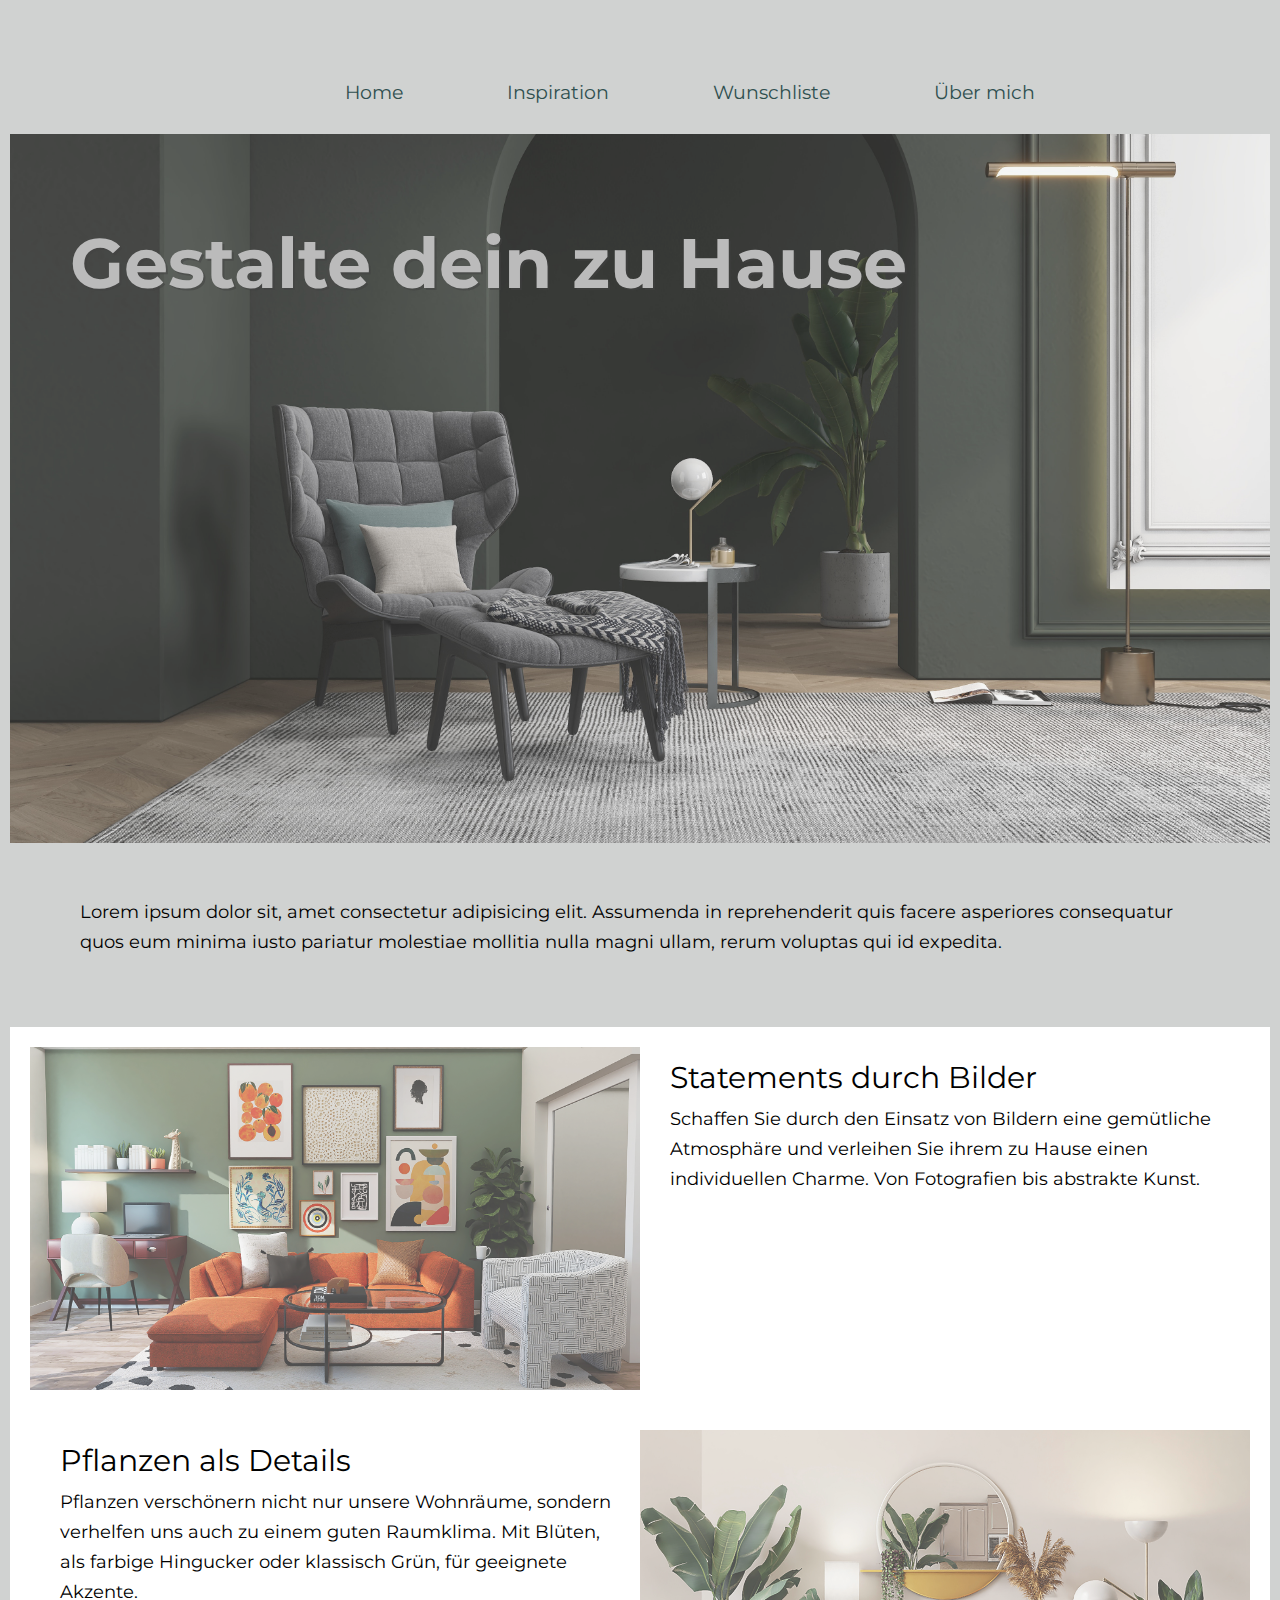
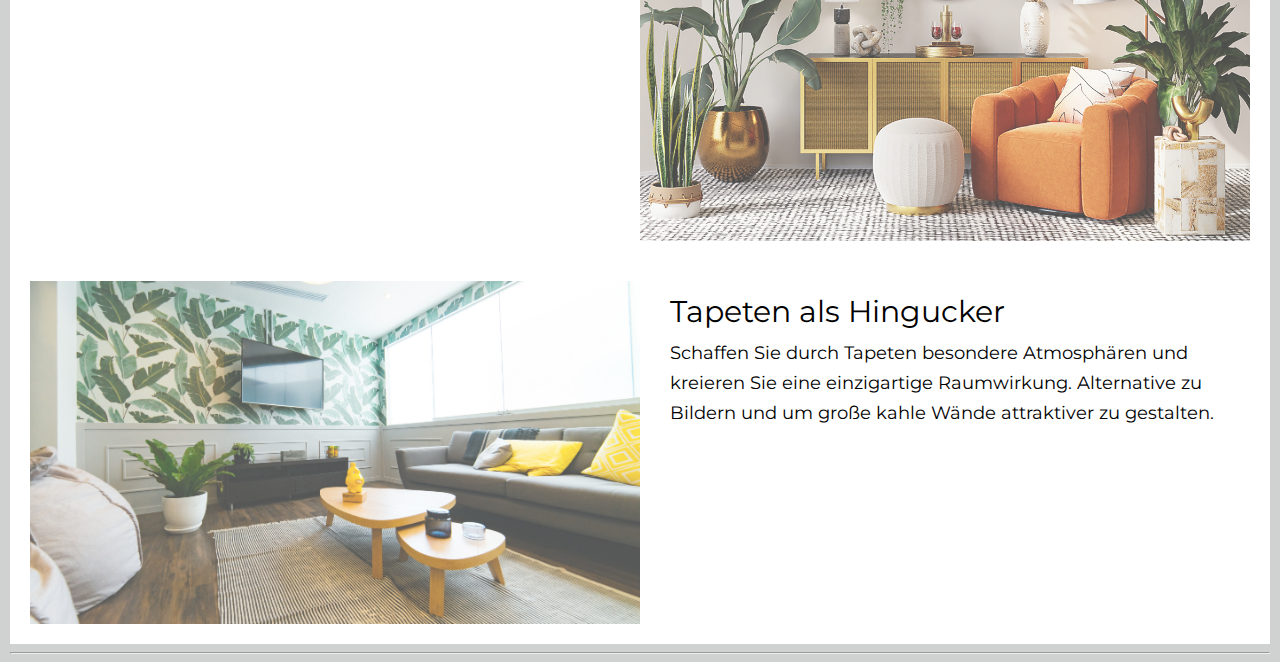
==== index.html @ 54f85a2a "Beginn Phase 2" ====
<!DOCTYPE html>
<html lang="en">

<head>
    <meta charset="UTF-8">
    <meta http-equiv="X-UA-Compatible" content="IE=edge">
    <meta name="viewport" content="width=device-width, initial-scale=1.0">
    <title>Interior Design</title>
    <link rel="preconnect" href="https://fonts.googleapis.com"> 
    <link rel="preconnect" href="https://fonts.gstatic.com" crossorigin> 
    <link href="https://fonts.googleapis.com/css2?family=Montserrat:ital,wght@0,100;0,200;0,300;0,400;1,100;1,200;1,300;1,400&display=swap" rel="stylesheet">

<style> 
body{
    font-family: 'Montserrat', sans-serif;
    background-color:#d0d2d1;
    padding-left: 2px;
    padding-right: 2px;

}

.header-image{
    width: 100%;
    opacity: 0.8;
    margin-top: 30px;

}

@keyframes SlideIn{
    from{
        transform: translateX(-800px);
    }
    to{
        transform: translateX(0);
    }
}
.headline{
    color:#bbbbbb;
    font-size: 70px;
    margin-top: 40px;
    padding-left: 20px;
    position: absolute;
    left: 50px;
    top: 180px;
    text-shadow: 1.5px 1.5px rgba(65, 65, 65, 0.5);
    animation-name: SlideIn;
    animation-duration: 1s;
    animation-timing-function: ease-in;
    animation-delay: 1s;
    animation-iteration-count: 1;
    animation-direction: normal;
    animation-fill-mode: none;

}
.body-text{
    padding-left: 70px;
    padding-right:70px;
    margin-top: 50px;
    margin-bottom: 70px;
    font-size: 18px;
    line-height: 30px;

}
.navigation{
    display: flex;
    justify-content: center;
    align-items:center;
    margin-top: 80px
}
a{
    color:darkslategray;
    text-decoration:none;
    margin-left: 100px;
    font-weight: 400;
    font-size:larger

}
a:hover{
    text-decoration:underline;
}
.image-container{
    display:flex;
    justify-content:space-between;
    padding: 20px;
    background-color: rgb(255, 255, 255);
    margin-top: 35px
}
.image-frames{
    width: 50%;
    opacity: 0.7
}
.image-frames:hover{
    opacity: 1.0
}

.text-container{
    width: 50%;
    font-size: 30px;
    padding-left: 30px;
    margin-top: 12px
}
.bodytext-container{
    font-size: large;
    margin-top: 8px;
    line-height: 30px;
}

.image-container2{
    display:flex;
    justify-content:space-between;
    padding: 20px;
    background-color: white;
}
.image-frames2{
    width: 50%;
    opacity: 0.7
}
.image-frames2:hover{
    opacity: 1.0
}

.text-container2{
    width: 50%;
    font-size: 30px;
    padding-left: 30px;
    margin-top: 12px
}
.bodytext-container2{
    font-size: large;
    margin-top: 8px;
    line-height: 30px;
    padding-right: 25px
}

.image-container3{
    display:flex;
    justify-content:space-between;
    padding: 20px;
    background-color: white;
}
.image-frames3{
    width: 50%;
    opacity: 0.7
}
.image-frames3:hover{
    opacity: 1.0
}

.text-container3{
    width: 50%;
    font-size: 30px;
    padding-left: 30px;
    margin-top: 12px
}
.bodytext-container3{
    font-size: large;
    margin-top: 8px;
    line-height: 30px;
}

</style>

</head>

<body>
    
    <div class="navigation">
        <div>
            <a href="#">Home</a>
            <a href="inspiration.html">Inspiration</a>
            <a href="#">Wunschliste</a>
            <a href="#">Über mich</a>
          </div>
        </div>
   
    <img class="header-image" src="header.jpg">
   
    
    <h1 class="headline">
        Gestalte dein zu Hause
    </h1>
    
    <p class="body-text">
        Lorem ipsum dolor sit, amet consectetur adipisicing elit. Assumenda in reprehenderit quis facere asperiores consequatur quos eum minima iusto pariatur molestiae mollitia nulla magni ullam, rerum voluptas qui id expedita. 
    </p>
    
    <div class="image-container">
        <img class="image-frames" src="image2.jpg">
        <div class="text-container">
            Statements durch Bilder
            <div class="bodytext-container">
                Schaffen Sie durch den Einsatz von Bildern eine gemütliche Atmosphäre und verleihen Sie ihrem zu Hause einen individuellen Charme. Von Fotografien bis abstrakte Kunst.
                
            </div>
        </div>

    </div>

    <div class="image-container2">
        <div class="text-container2">
            Pflanzen als Details
            <div class="bodytext-container2">
                Pflanzen verschönern nicht nur unsere Wohnräume, sondern verhelfen uns auch zu einem guten Raumklima. Mit Blüten, als farbige Hingucker oder klassisch Grün, für geeignete Akzente. 
            </div>
        </div>
        <img class="image-frames2" src="image3.jpg">

    </div>

    <div class="image-container3">
        <img class="image-frames3" src="image1.jpg">
        <div class="text-container3">
            Tapeten als Hingucker
            <div class="bodytext-container3">
                Schaffen Sie durch Tapeten besondere Atmosphären und kreieren Sie eine einzigartige Raumwirkung. Alternative zu Bildern und um große kahle Wände attraktiver zu gestalten.
            </div>
        </div>

    </div>
<hr />
        
</body>

</html>
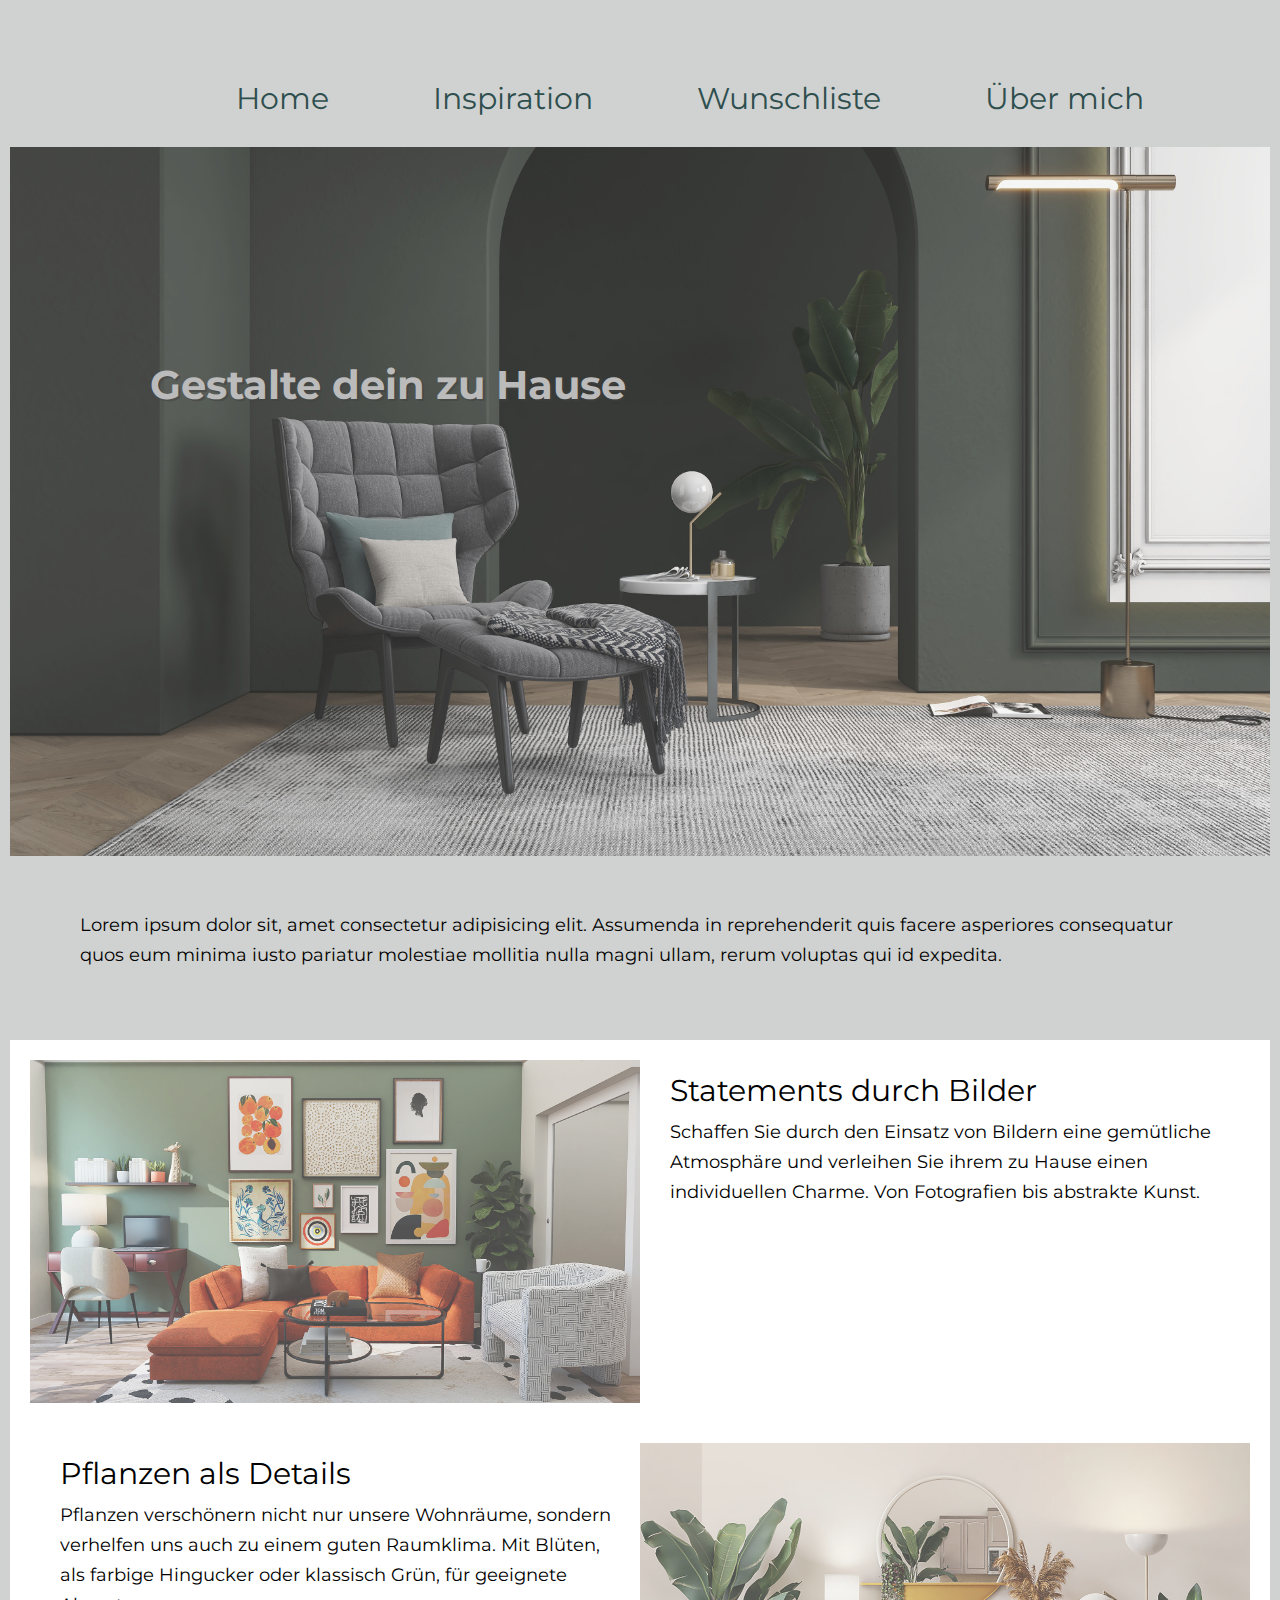
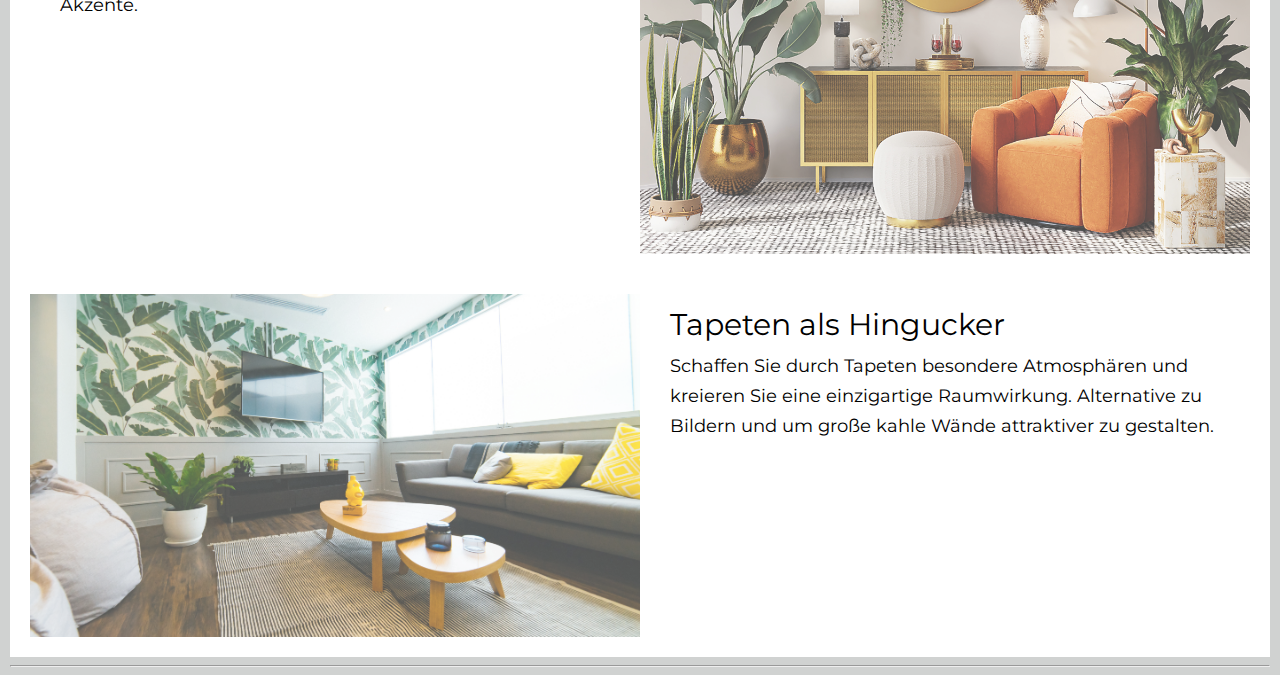
==== commit ea9a4196: "Zwischenabgabe Phase2" ====
--- a/index.html
+++ b/index.html
@@ -36,9 +36,9 @@
 }
 .headline{
     color:#bbbbbb;
-    font-size: 70px;
-    margin-top: 40px;
-    padding-left: 20px;
+    font-size: 40px;
+    margin-top: 180px;
+    padding-left: 100px;
     position: absolute;
     left: 50px;
     top: 180px;
@@ -72,7 +72,7 @@
     text-decoration:none;
     margin-left: 100px;
     font-weight: 400;
-    font-size:larger
+    font-size: 30px;
 
 }
 a:hover{
@@ -166,9 +166,9 @@
     
     <div class="navigation">
         <div>
-            <a href="#">Home</a>
+            <a href="index.html">Home</a>
             <a href="inspiration.html">Inspiration</a>
-            <a href="#">Wunschliste</a>
+            <a href="wunschliste.html">Wunschliste</a>
             <a href="#">Über mich</a>
           </div>
         </div>
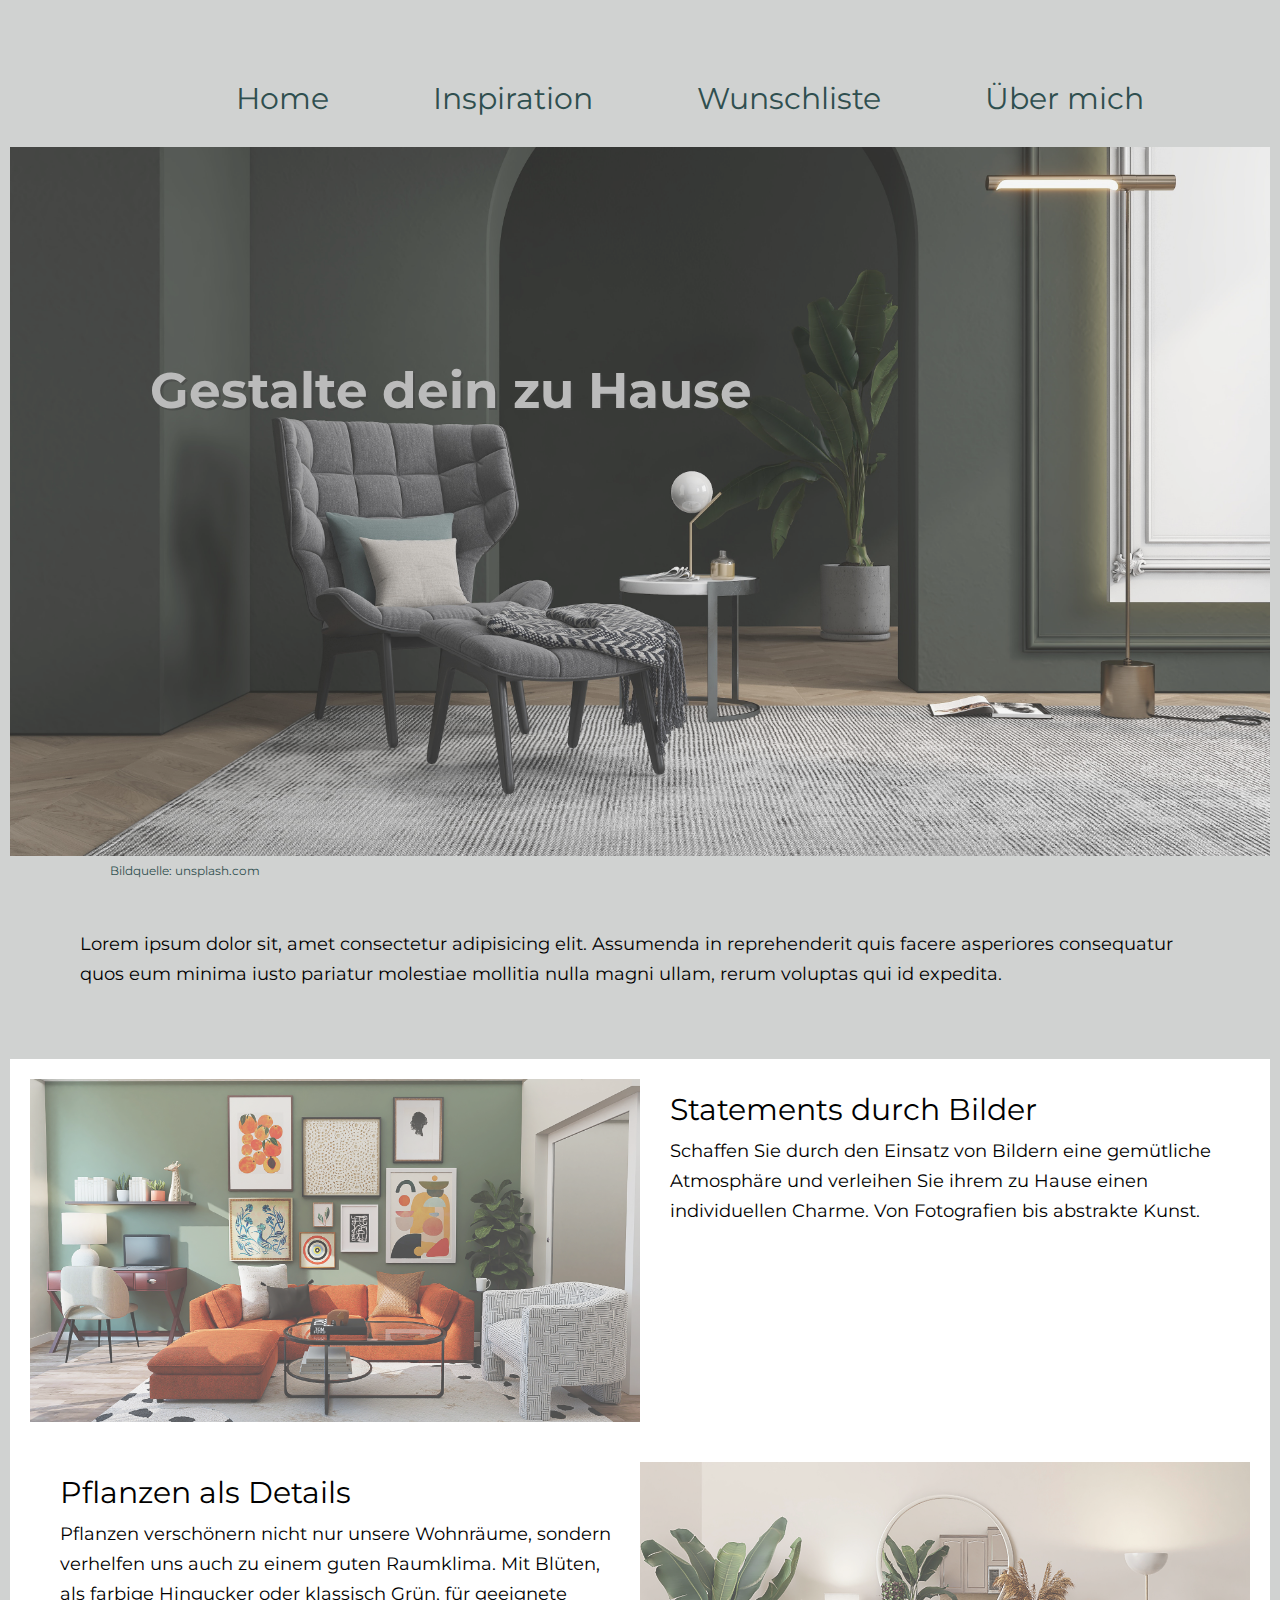
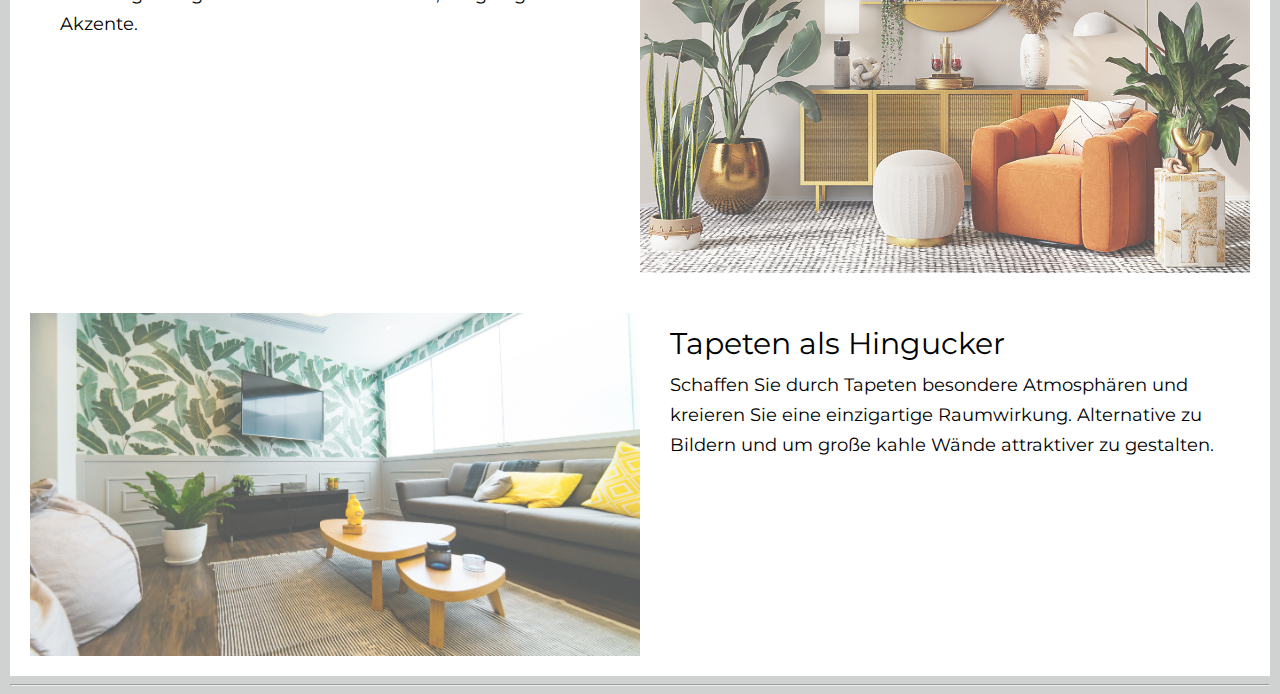
==== commit 3f678400: "Probe" ====
--- a/index.html
+++ b/index.html
@@ -10,157 +10,9 @@
     <link rel="preconnect" href="https://fonts.gstatic.com" crossorigin> 
     <link href="https://fonts.googleapis.com/css2?family=Montserrat:ital,wght@0,100;0,200;0,300;0,400;1,100;1,200;1,300;1,400&display=swap" rel="stylesheet">
 
-<style> 
-body{
-    font-family: 'Montserrat', sans-serif;
-    background-color:#d0d2d1;
-    padding-left: 2px;
-    padding-right: 2px;
+<link href="style.css" rel="stylesheet">
 
-}
-
-.header-image{
-    width: 100%;
-    opacity: 0.8;
-    margin-top: 30px;
-
-}
-
-@keyframes SlideIn{
-    from{
-        transform: translateX(-800px);
-    }
-    to{
-        transform: translateX(0);
-    }
-}
-.headline{
-    color:#bbbbbb;
-    font-size: 40px;
-    margin-top: 180px;
-    padding-left: 100px;
-    position: absolute;
-    left: 50px;
-    top: 180px;
-    text-shadow: 1.5px 1.5px rgba(65, 65, 65, 0.5);
-    animation-name: SlideIn;
-    animation-duration: 1s;
-    animation-timing-function: ease-in;
-    animation-delay: 1s;
-    animation-iteration-count: 1;
-    animation-direction: normal;
-    animation-fill-mode: none;
-
-}
-.body-text{
-    padding-left: 70px;
-    padding-right:70px;
-    margin-top: 50px;
-    margin-bottom: 70px;
-    font-size: 18px;
-    line-height: 30px;
-
-}
-.navigation{
-    display: flex;
-    justify-content: center;
-    align-items:center;
-    margin-top: 80px
-}
-a{
-    color:darkslategray;
-    text-decoration:none;
-    margin-left: 100px;
-    font-weight: 400;
-    font-size: 30px;
-
-}
-a:hover{
-    text-decoration:underline;
-}
-.image-container{
-    display:flex;
-    justify-content:space-between;
-    padding: 20px;
-    background-color: rgb(255, 255, 255);
-    margin-top: 35px
-}
-.image-frames{
-    width: 50%;
-    opacity: 0.7
-}
-.image-frames:hover{
-    opacity: 1.0
-}
-
-.text-container{
-    width: 50%;
-    font-size: 30px;
-    padding-left: 30px;
-    margin-top: 12px
-}
-.bodytext-container{
-    font-size: large;
-    margin-top: 8px;
-    line-height: 30px;
-}
-
-.image-container2{
-    display:flex;
-    justify-content:space-between;
-    padding: 20px;
-    background-color: white;
-}
-.image-frames2{
-    width: 50%;
-    opacity: 0.7
-}
-.image-frames2:hover{
-    opacity: 1.0
-}
-
-.text-container2{
-    width: 50%;
-    font-size: 30px;
-    padding-left: 30px;
-    margin-top: 12px
-}
-.bodytext-container2{
-    font-size: large;
-    margin-top: 8px;
-    line-height: 30px;
-    padding-right: 25px
-}
-
-.image-container3{
-    display:flex;
-    justify-content:space-between;
-    padding: 20px;
-    background-color: white;
-}
-.image-frames3{
-    width: 50%;
-    opacity: 0.7
-}
-.image-frames3:hover{
-    opacity: 1.0
-}
-
-.text-container3{
-    width: 50%;
-    font-size: 30px;
-    padding-left: 30px;
-    margin-top: 12px
-}
-.bodytext-container3{
-    font-size: large;
-    margin-top: 8px;
-    line-height: 30px;
-}
-
-</style>
-
-</head>
+ </head>
 
 <body>
     
@@ -173,7 +25,8 @@
           </div>
         </div>
    
-    <img class="header-image" src="header.jpg">
+    <img class="header-image" src="../Images/header.jpg">
+    <a class="subtitle" href="https://unsplash.com/de/fotos/NxAwryAbtIw">Bildquelle: unsplash.com</a>
    
     
     <h1 class="headline">
@@ -185,17 +38,16 @@
     </p>
     
     <div class="image-container">
-        <img class="image-frames" src="image2.jpg">
+        <img class="image-frames" src="../Images/image2.jpg">
         <div class="text-container">
             Statements durch Bilder
             <div class="bodytext-container">
-                Schaffen Sie durch den Einsatz von Bildern eine gemütliche Atmosphäre und verleihen Sie ihrem zu Hause einen individuellen Charme. Von Fotografien bis abstrakte Kunst.
-                
+                Schaffen Sie durch den Einsatz von Bildern eine gemütliche Atmosphäre und verleihen Sie ihrem zu Hause einen individuellen Charme. Von Fotografien bis abstrakte Kunst. <br>
             </div>
         </div>
-
+        
     </div>
-
+    
     <div class="image-container2">
         <div class="text-container2">
             Pflanzen als Details
@@ -203,12 +55,12 @@
                 Pflanzen verschönern nicht nur unsere Wohnräume, sondern verhelfen uns auch zu einem guten Raumklima. Mit Blüten, als farbige Hingucker oder klassisch Grün, für geeignete Akzente. 
             </div>
         </div>
-        <img class="image-frames2" src="image3.jpg">
+        <img class="image-frames2" src="../Images/image3.jpg">
 
     </div>
 
     <div class="image-container3">
-        <img class="image-frames3" src="image1.jpg">
+        <img class="image-frames3" src="../Images/image1.jpg">
         <div class="text-container3">
             Tapeten als Hingucker
             <div class="bodytext-container3">
--- a/style.css
+++ b/style.css
@@ -0,0 +1,160 @@
+body{
+    font-family: 'Montserrat', sans-serif;
+    background-color:#d0d2d1;
+    padding-left: 2px;
+    padding-right: 2px;
+    @media screen and (max-width:500px){
+        width: 90%;
+    } 
+        
+    
+}
+
+.header-image{
+    width: 100%;
+    opacity: 0.8;
+    margin-top: 30px;
+}
+
+@keyframes SlideIn{
+    from{
+        transform: translateX(-800px);
+    }
+    to{
+        transform: translateX(0);
+    }
+}
+.headline{
+    color:#bbbbbb;
+    font-size: 50px;
+    margin-top: 180px;
+    padding-left: 100px;
+    position: absolute;
+    left: 50px;
+    top: 180px;
+    text-shadow: 1.5px 1.5px rgba(65, 65, 65, 0.5);
+    animation-name: SlideIn;
+    animation-duration: 1s;
+    animation-timing-function: ease-in;
+    animation-delay: 1s;
+    animation-iteration-count: 1;
+    animation-direction: normal;
+    animation-fill-mode: none;
+
+}
+.body-text{
+    padding-left: 70px;
+    padding-right:70px;
+    margin-top: 50px;
+    margin-bottom: 70px;
+    font-size: 18px;
+    line-height: 30px;
+
+}
+.navigation{
+    display: flex;
+    justify-content: center;
+    align-items:center;
+    margin-top: 80px
+}
+a{
+    color:darkslategray;
+    text-decoration:none;
+    margin-left: 100px;
+    font-weight: 400;
+    font-size: 30px;
+
+}
+a:hover{
+    text-decoration:underline;
+}
+
+.subtitle{
+    font-size: 12px;
+}
+
+.image-container{
+    display:flex;
+    justify-content:space-between;
+    padding: 20px;
+    background-color: rgb(255, 255, 255);
+    margin-top: 35px
+}
+.image-frames{
+    width: 50%;
+    opacity: 0.7
+}
+.image-frames:hover{
+    opacity: 1.0
+}
+
+.text-container{
+    width: 50%;
+    font-size: 30px;
+    padding-left: 30px;
+    margin-top: 12px
+}
+.bodytext-container{
+    font-size: large;
+    margin-top: 8px;
+    line-height: 30px;
+}
+
+.subtitle2{
+    font-size: 15px;
+    padding-left: 30px;
+}
+
+.image-container2{
+    display:flex;
+    justify-content:space-between;
+    padding: 20px;
+    background-color: white;
+}
+.image-frames2{
+    width: 50%;
+    opacity: 0.7
+}
+.image-frames2:hover{
+    opacity: 1.0
+}
+
+.text-container2{
+    width: 50%;
+    font-size: 30px;
+    padding-left: 30px;
+    margin-top: 12px
+}
+.bodytext-container2{
+    font-size: large;
+    margin-top: 8px;
+    line-height: 30px;
+    padding-right: 25px
+}
+
+.image-container3{
+    display:flex;
+    justify-content:space-between;
+    padding: 20px;
+    background-color: white;
+}
+.image-frames3{
+    width: 50%;
+    opacity: 0.7
+}
+.image-frames3:hover{
+    opacity: 1.0
+}
+
+.text-container3{
+    width: 50%;
+    font-size: 30px;
+    padding-left: 30px;
+    margin-top: 12px
+}
+.bodytext-container3{
+    font-size: large;
+    margin-top: 8px;
+    line-height: 30px;
+}
+
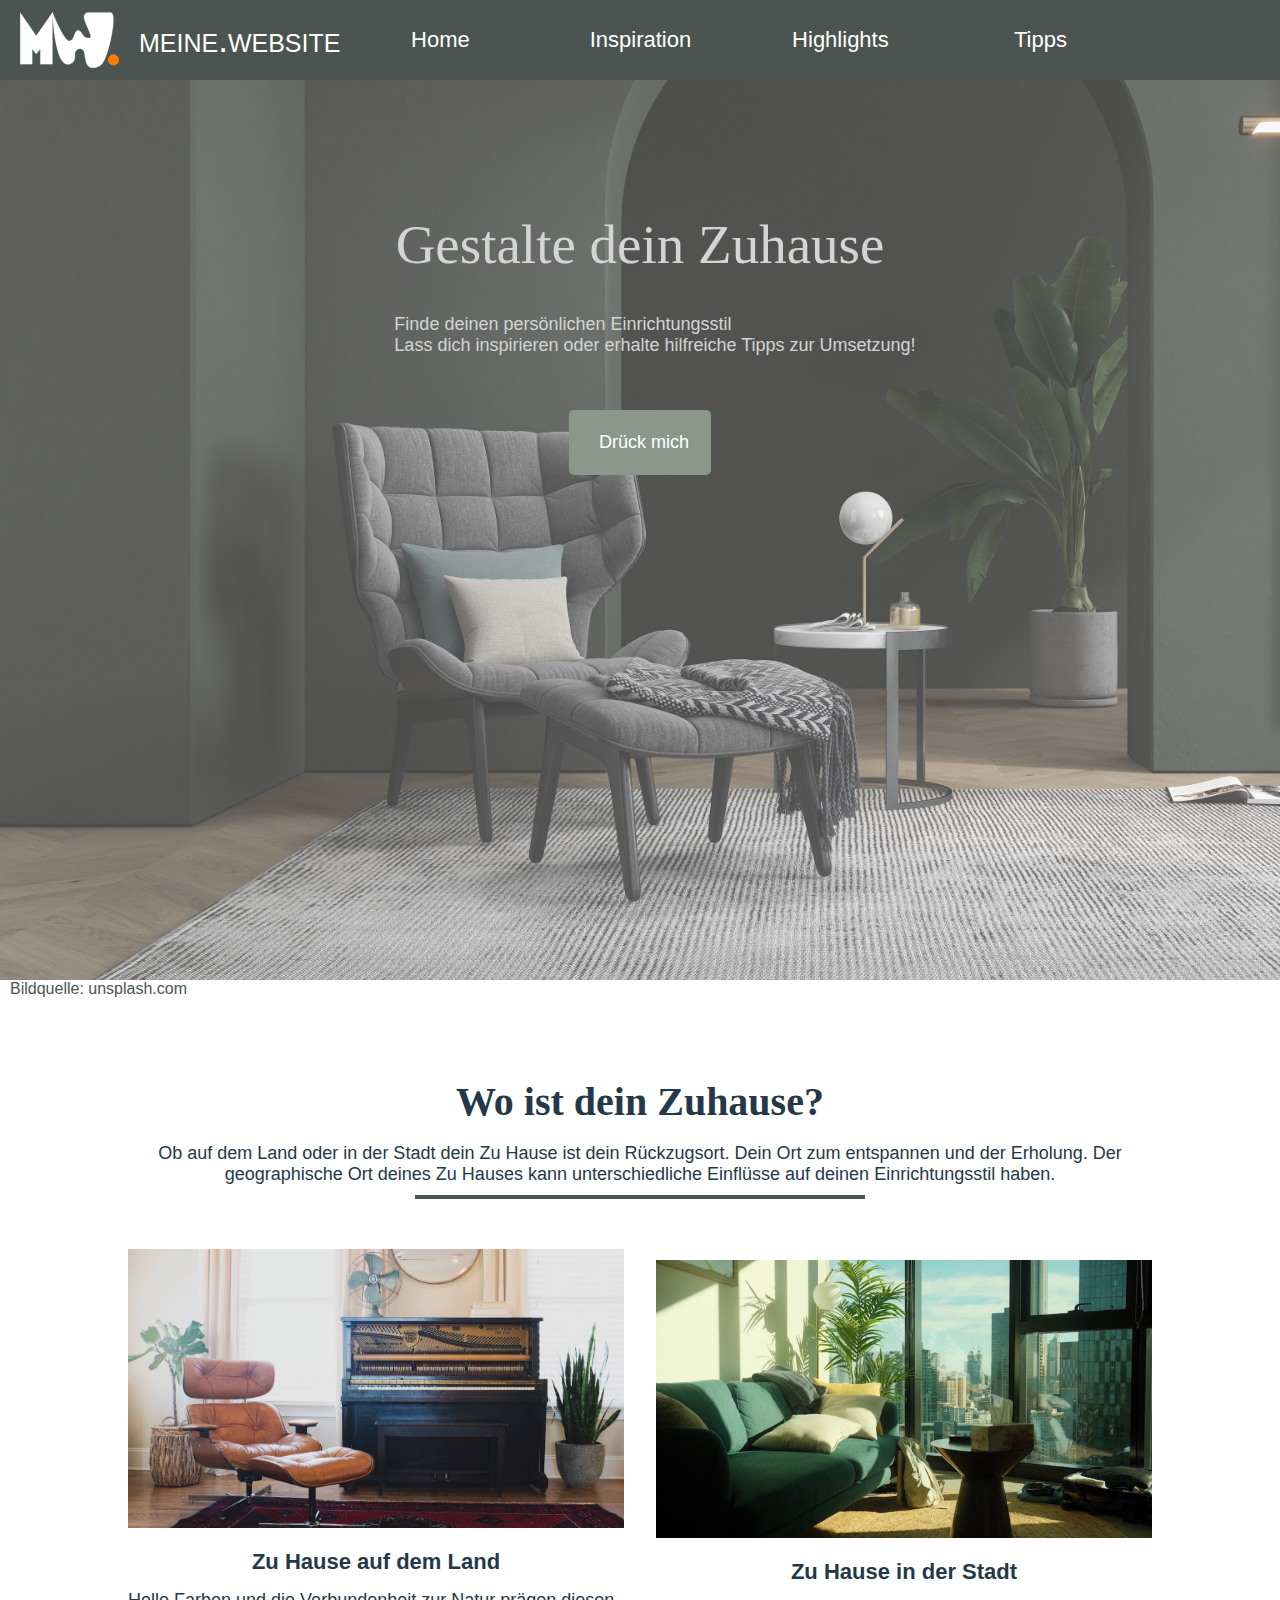
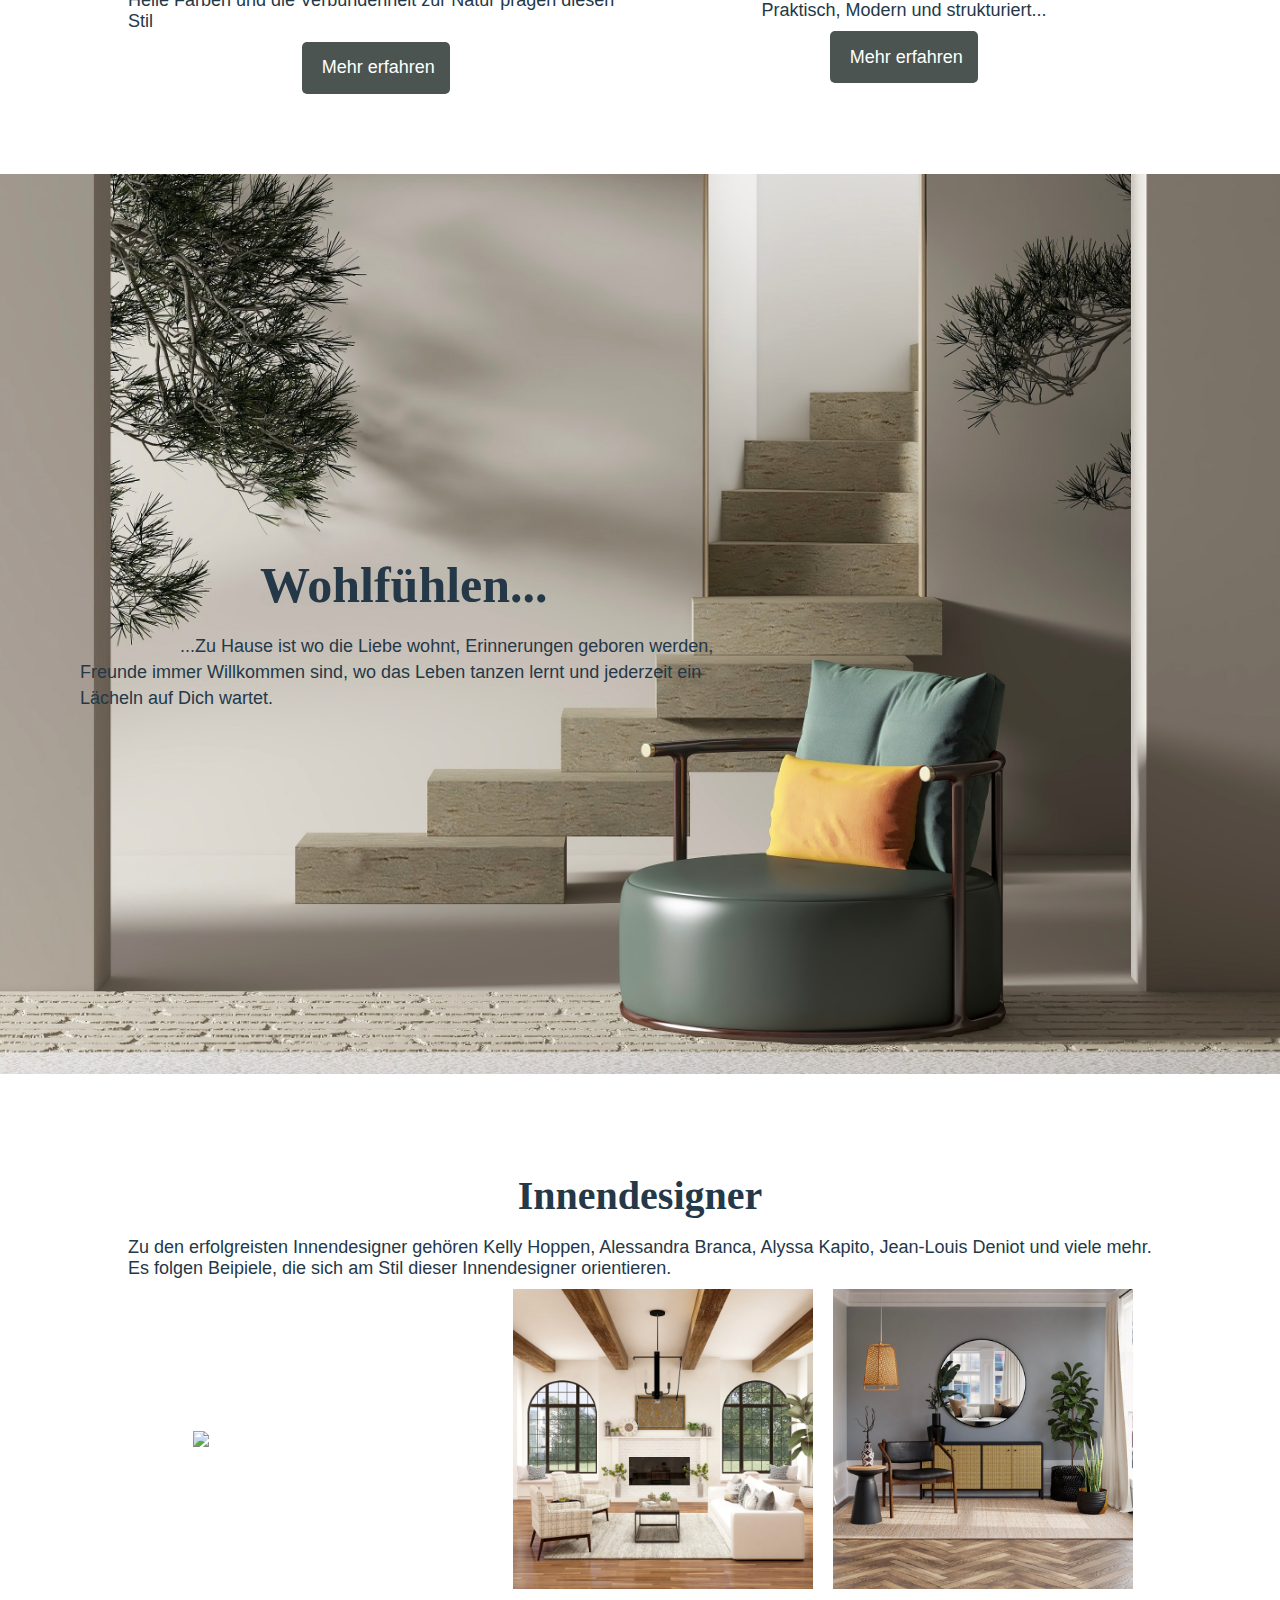
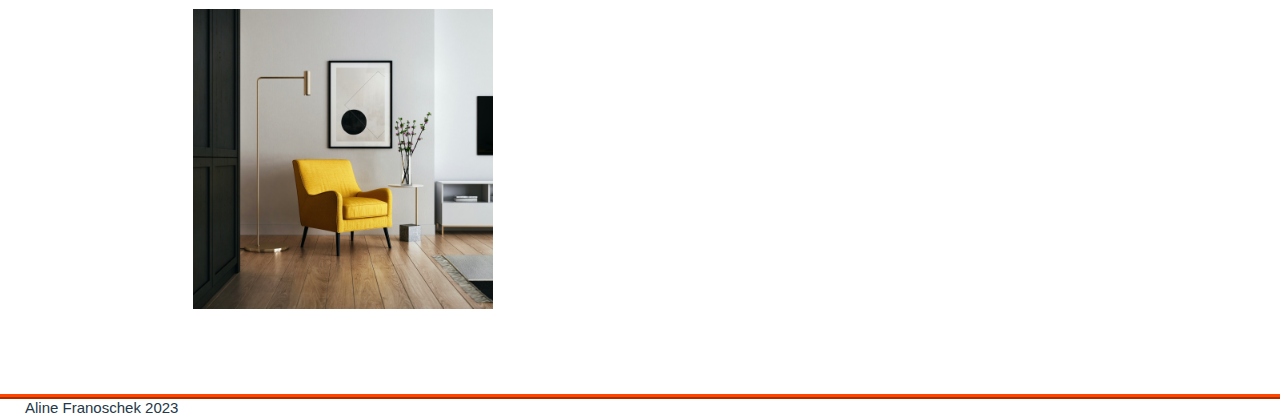
==== commit 0c58a112: "Zwischenstand" ====
--- a/index.html
+++ b/index.html
@@ -1,76 +1,121 @@
 <!DOCTYPE html>
 <html lang="en">
-
 <head>
     <meta charset="UTF-8">
     <meta http-equiv="X-UA-Compatible" content="IE=edge">
     <meta name="viewport" content="width=device-width, initial-scale=1.0">
-    <title>Interior Design</title>
-    <link rel="preconnect" href="https://fonts.googleapis.com"> 
-    <link rel="preconnect" href="https://fonts.gstatic.com" crossorigin> 
-    <link href="https://fonts.googleapis.com/css2?family=Montserrat:ital,wght@0,100;0,200;0,300;0,400;1,100;1,200;1,300;1,400&display=swap" rel="stylesheet">
-
-<link href="style.css" rel="stylesheet">
-
- </head>
-
+    <title>AlinesWebsite</title>
+    <link rel="stylesheet" href="home.css">
+    <script type="text/javascript" src="script.js" defer></script>
+</head>
 <body>
-    
-    <div class="navigation">
-        <div>
-            <a href="index.html">Home</a>
-            <a href="inspiration.html">Inspiration</a>
-            <a href="wunschliste.html">Wunschliste</a>
-            <a href="#">Über mich</a>
-          </div>
+<!--Hier beginnt das Menü-->
+    <nav>
+            <svg id="logo" width="534" height="302" viewBox="0 0 534 302" fill="none" xmlns="http://www.w3.org/2000/svg">
+            <path d="M1 281.435V2L87.536 127.642L175.072 2C175.072 2 237.098 155.794 266.61 155.794C296.123 155.794 291.121 92.7121 316.131 99.4895C341.141 106.267 335.639 144.846 373.655 140.154C411.671 135.462 294.122 2 373.655 2H489.203C530.72 2 475.197 252.24 441.183 281.435C407.169 310.63 371.532 304.217 360.65 281.435C344.212 247.024 357.106 188.063 316.131 199.586C275.156 211.109 321.44 266.967 266.61 281.435C184.82 303.017 175.072 2 175.072 2V281.435H109.545V199.586L87.536 226.174L66.027 199.586V281.435H1Z" fill="url(#paint0_linear_111_13)"/>
+            <path d="M175.072 2L87.536 127.642L1 2V281.435H66.027V199.586L87.536 226.174L109.545 199.586V281.435H175.072V2ZM175.072 2C175.072 2 184.82 303.017 266.61 281.435C321.44 266.967 275.156 211.109 316.131 199.586C357.106 188.063 344.212 247.024 360.65 281.435C371.532 304.217 407.169 310.63 441.183 281.435C475.197 252.24 530.72 2 489.203 2C447.686 2 453.188 2 373.655 2C294.122 2 411.671 135.462 373.655 140.154C335.639 144.846 341.141 106.267 316.131 99.4895C291.121 92.7121 296.123 155.794 266.61 155.794C237.098 155.794 175.072 2 175.072 2Z" stroke="white"/>
+            <circle cx="504" cy="258" r="30" fill="#FF7A00"/>
+            <defs>
+            <linearGradient id="paint0_linear_111_13" x1="252.5" y1="2" x2="252.5" y2="301" gradientUnits="userSpaceOnUse">
+            <stop stop-color="white"/>
+            <stop offset="1" stop-color="white"/>
+            </linearGradient>
+            </defs>
+            </svg>
+            <a id="name" href="#">meine.website</a>
+            <input type="checkbox" id="toggle-button">
+            <label for="toggle-button" class="toggle-button">
+                <span class="bar"></span>
+                <span class="bar"></span>
+                <span class="bar"></span>
+            </label>
+            <ul>
+                <li><a href="index.html">Home</a></li>
+                <li><a href="inspiration.html">Inspiration</a></li>
+                <li><a href="highlights.html">Highlights</a></li>
+                <li><a href="tipps.html">Tipps</a></li>
+            </ul>
+        </nav>
+<!--Header Startseite-->
+        <header>
+            <div id="container">
+                <div id="header-container">
+                    <h1>Gestalte dein Zuhause</h1>
+                    <p>
+                        Finde deinen persönlichen Einrichtungsstil <br> Lass dich inspirieren oder erhalte hilfreiche Tipps zur Umsetzung! 
+                    </p>
+                    <button id="color_mode_button">Drück mich</button>
+                </div>
+            </div>
+        </header>
+        <a href="https://unsplash.com/de/fotos/NxAwryAbtIw"><p>Bildquelle: unsplash.com</p></a>
+<!--Beginn Body Bereich-->
+       <section id="stil">
+        <div id="title">
+            <h2>Wo ist dein Zuhause?</h2>
+            <p1>Ob auf dem Land oder in der Stadt dein Zu Hause ist dein Rückzugsort. Dein Ort zum entspannen und der Erholung. Der geographische Ort deines Zu Hauses kann unterschiedliche Einflüsse auf deinen Einrichtungsstil haben.</p1>
+            <div id="line"></div>
         </div>
-   
-    <img class="header-image" src="../Images/header.jpg">
-    <a class="subtitle" href="https://unsplash.com/de/fotos/NxAwryAbtIw">Bildquelle: unsplash.com</a>
-   
-    
-    <h1 class="headline">
-        Gestalte dein zu Hause
-    </h1>
-    
-    <p class="body-text">
-        Lorem ipsum dolor sit, amet consectetur adipisicing elit. Assumenda in reprehenderit quis facere asperiores consequatur quos eum minima iusto pariatur molestiae mollitia nulla magni ullam, rerum voluptas qui id expedita. 
-    </p>
-    
-    <div class="image-container">
-        <img class="image-frames" src="../Images/image2.jpg">
-        <div class="text-container">
-            Statements durch Bilder
-            <div class="bodytext-container">
-                Schaffen Sie durch den Einsatz von Bildern eine gemütliche Atmosphäre und verleihen Sie ihrem zu Hause einen individuellen Charme. Von Fotografien bis abstrakte Kunst. <br>
+        <div id="row">
+            <div class="box">
+                <picture>
+                    <source
+                        media="(min-width:480px)"
+                        srcset="
+                                ./Images/image-country-large.jpg 1024w,
+                                ./Images/image-country-medium.jpg 768w,
+                                ./Images/image-country-small.jpg 480w"
+                    />
+                <img class="image-frames" src="./Images/image-country.jpg">
+            </picture>
+                <h4>Zu Hause auf dem Land</h4>
+                <p1>Helle Farben und die Verbundenheit zur Natur prägen diesen Stil</p1>
+                <button>Mehr erfahren</button>
+            </div>
+            <div class="box">
+                <picture>
+                    <source
+                        media="(min-width:480px)"
+                        srcset="
+                                ./Images/image-city-large.jpg 1024w,
+                                ./Images/image-city-medium.jpg 768w,
+                                ./Images/image-city-small.jpg 480w"
+                    />
+                <img class="image-frames" src="./Images/image-city.jpg">
+                </picture>
+                <h4>Zu Hause in der Stadt</h4>
+                <p1>Praktisch, Modern und strukturiert...</p1>
+                <button>Mehr erfahren</button>
             </div>
         </div>
-        
-    </div>
+       </section>
     
-    <div class="image-container2">
-        <div class="text-container2">
-            Pflanzen als Details
-            <div class="bodytext-container2">
-                Pflanzen verschönern nicht nur unsere Wohnräume, sondern verhelfen uns auch zu einem guten Raumklima. Mit Blüten, als farbige Hingucker oder klassisch Grün, für geeignete Akzente. 
+       <section id="banner">
+            <div id="banner-content">
+            <h2>Wohlfühlen...</h2>
+            <p1>...Zu Hause ist wo die Liebe wohnt, Erinnerungen geboren werden, Freunde immer Willkommen sind, wo das Leben tanzen lernt und jederzeit ein Lächeln auf Dich wartet. </p1>
             </div>
-        </div>
-        <img class="image-frames2" src="../Images/image3.jpg">
-
-    </div>
-
-    <div class="image-container3">
-        <img class="image-frames3" src="../Images/image1.jpg">
-        <div class="text-container3">
-            Tapeten als Hingucker
-            <div class="bodytext-container3">
-                Schaffen Sie durch Tapeten besondere Atmosphären und kreieren Sie eine einzigartige Raumwirkung. Alternative zu Bildern und um große kahle Wände attraktiver zu gestalten.
-            </div>
-        </div>
-
-    </div>
-<hr />
-        
+       </section>
+    
+       <section class="designer">
+            <dic class="row">
+                <div class="box">
+                    <h2>Innendesigner</h2>
+                    <p1>Zu den erfolgreisten Innendesigner gehören Kelly Hoppen, Alessandra Branca, Alyssa Kapito, Jean-Louis Deniot und viele mehr. Es folgen Beipiele, die sich am Stil dieser Innendesigner orientieren.</p1>
+                </div> 
+                        <div class="boxes">
+                            <div class="image-boxes">
+                                <img src="./Images/image-box1.jpg">
+                                <img src="./Images/image-box2.jpg">
+                                <img src="./Images/image-box3.jpg">
+                                <img src="./Images/image-box4.jpg">
+                            </div>
+                        </div>
+            </dic>
+       </section>
+<!--Footer-->
+<footer class="footer">
+    Aline Franoschek 2023
+</footer>
 </body>
-
 </html>--- a/home.css
+++ b/home.css
@@ -0,0 +1,373 @@
+:root{
+    --background-color: #4b5450;
+    --darker-background-color: #243848;
+    --accent-color: #8a988c;
+    --text-color: #ffffff;
+}
+.color_mode{
+    --background-color:#4b4b4b;
+    --darker-background-color:#373737;
+    --accent-color:#f06e0a;
+    --text-color:#ffffff;
+}
+*{
+    margin: 0;
+    padding: 0;
+    font-size: 22px;
+    font-family: 'Segoe UI', Tahoma, Geneva, Verdana, sans-serif;
+    color: var(--text-color);
+}
+
+h2{
+    font-family: Georgia, 'Times New Roman', Times, serif;
+    font-size: 40px;
+    color: var(--darker-background-color);
+    margin: 18px;
+}
+h4{
+    font-size: 22px;
+    color: var(--darker-background-color);
+    margin: 15px;
+}
+p{
+    font-size: 16px;
+    color: #4b5450;
+    padding-left: 10px;
+}
+p1{
+    font-size: 18px;
+    color: var(--darker-background-color);
+}
+html{
+    height: 100%;
+}
+body{
+    height: 100%;
+}
+nav{
+    height: 80px;
+    background: var(--background-color);
+    display: flex;
+    align-items: center;
+}
+nav #logo{
+    margin-left: 20px;
+    width: 4.5rem;  
+}
+nav #name{
+    margin-left: 20px;
+    font-family: Arial, Helvetica, sans-serif;
+    font-size: 35px;
+    font-variant:small-caps;
+    text-decoration: none;
+}
+nav ul{
+    height: 100%;
+    display: flex;
+    flex-direction: row;
+    justify-content: flex-end;
+    align-items: center;
+    list-style: none;
+}
+nav li{
+    height: 100%;
+    width: 200px;
+    text-align: center;
+}
+nav li:hover{
+    background: var(--accent-color);
+}
+nav ul a{
+    height: 100%;
+    width: 100%;
+    display: flex;
+    align-items: center;
+    justify-content:center;
+    text-decoration: none;
+}
+nav input[type="checkbox"]{
+    display: none;
+}
+
+.toggle-button{
+    width: 30px;
+    height: 23px;
+    position: absolute;
+    top: 25px;
+    right: 25px;
+    display: none;
+    flex-direction: column;
+    justify-content: space-between;
+}
+.bar{
+    height: 4px;
+    width: 100%;
+    background: var(--text-color);
+    border-radius: 100px;
+}
+header{
+    width: 100%;
+    height: 100vh;
+    background-image: linear-gradient(rgba(232, 232, 232, 0.3),rgba(228, 228, 228, 0.3)), url(./Images/header.jpg);
+    background-repeat: no-repeat;
+    background-size: cover;
+
+}
+header #container{
+    height: 80%;
+}
+#header-container{
+    display: flex;
+    flex-direction: column;
+    align-items: center;
+    gap: 2rem;
+}
+#header-container h1{
+    font-family: Georgia, 'Times New Roman', Times, serif;
+    font-size: 55px;
+    font-weight: 400;
+    line-height: 30px;
+    margin-top: 150px;
+    width: 100%;
+    text-align: center;
+    color: #d4d4d4;
+    animation-name: SlideIn;
+    animation-duration: 2s;
+    animation-timing-function: ease-in-out;
+    animation-delay: 1s;
+    animation-iteration-count: 1;
+    animation-direction: normal;
+    animation-fill-mode: none;
+}
+@keyframes SlideIn{
+    from{
+        transform: translateX(-800px);
+    }
+    to{
+        transform: translateX(0);
+    }
+}
+#header-container p{
+    text-align: left;
+    font-size: 18px;
+    margin-top: 10px;
+    padding-left: 30px;
+    color: #d4d4d4;
+    animation-name: SlideIn;
+    animation-duration: 2s;
+    animation-timing-function:ease-in;
+    animation-delay: 1s;
+    animation-iteration-count: 1;
+    animation-direction: normal;
+    animation-fill-mode: none;
+}
+#header-container button{
+    padding: 1rem 1rem;
+    padding-left: 30px;
+    margin-top: 10px;
+    outline: none;
+    border: none;
+    border-radius: 5px;
+    background-color: var(--accent-color);
+    color: var(--text-color);
+    font-size: 18px;
+    cursor: pointer;
+    transition: 0.3s;
+    animation-name: SlideIn;
+    animation-duration: 2s;
+    animation-timing-function:ease-in;
+    animation-delay: 1s;
+    animation-iteration-count: 1;
+    animation-direction: normal;
+    animation-fill-mode: none;
+}
+#header-container button:hover{
+    background-color: var(--background-color);
+}
+section{
+    width: 80%;
+    margin: 80px auto;
+}
+#title{
+    text-align: center;
+    font-size: 18px;
+    color: var(--background-color);
+}
+#line{
+    width: 450px;
+    height: 4px;
+    background: var(--background-color);
+    margin: 10px auto;
+}
+#row{
+    display: flex;
+    align-items: center;
+    width: 100%;
+    gap: 32px; 
+}
+.box{
+    width: 50%;
+    display: flex;
+    flex-direction: column;
+    align-items: center;
+}
+.box img{
+    width: 100%;
+}
+#stil #row{
+    margin-top: 50px;
+}
+.box button{
+    padding: 0.7rem 0.7rem;
+    padding-left: 20px;
+    margin-top: 10px;
+    outline: none;
+    border: none;
+    border-radius: 5px;
+    background-color: var(--background-color);
+    color: var(--text-color);
+    font-size: 18px;
+    cursor: pointer;
+    transition: 0.3s;  
+}
+.box button:hover{
+    background-color: var(--accent-color);
+}
+#banner{
+    width: 100%;
+    height: 100%;
+    background-image: url(./Images/image-background.jpg);
+    background-position: center;
+    background-size: cover;
+    background-repeat: no-repeat;
+    display: flex;
+    align-items: center;
+}
+#banner-content{
+    width: 50%;
+    padding-left: 80px;
+    color: var(--darker-background-color);
+}
+#banner-content h2{
+    font-size: 50px;
+    margin-left: 180px;
+}
+#banner-content p1{
+    margin-left: 100px;
+    text-align: center;
+}
+.designer .row .box{
+    width: 100%;
+}
+.designer .image-boxes{
+    display: flex;
+    flex-wrap: wrap;
+    width: 100%;
+    align-items: center;
+    padding-left: 55px;
+}
+.image-boxes img{
+    width: 300px;
+    margin: 10px;
+}
+.footer{
+    font-size: 15px;
+    color: var(--darker-background-color);
+    margin-bottom: 55px;
+    margin-top: 55px;
+    padding-left: 25px;
+    outline: thick ridge orangered;
+}
+
+@media(max-width: 1080px){
+    .toggle-button{
+        display: flex;
+    }
+    nav ul{
+        height: min-content;
+        width: 100%;
+        background: var(--background-color);
+        display: none;
+        position: absolute;
+        top: 80px;
+    }
+    nav li{
+        height: min-content;
+        width: 100%;
+    }
+    nav ul a{
+        padding: 30px 0;
+    }
+    #toggle-button:checked ~ ul{
+        display: block;
+        overflow: hidden;
+    }
+    .navbar{
+        display: flex;
+    }
+    header .container{
+        justify-content:center;
+    }
+    #header-container{
+        max-width: 400px;
+        align-items: flex-start;
+    }
+    #header-container h1{
+        text-align: center;
+        width: 100%;
+        font-size: 35px;
+    }
+    #header-container p{
+        text-align: center;
+    }
+    #header-container button{
+        padding-left: 20px;
+        margin-left: 80px;
+    }
+    .image-frames{
+        display:grid;
+        grid-template-columns: repeat(auto-fit, minmax(1080px,1fr));
+        min-width: 30px; 
+        text-align: left;
+    }
+    .image-frames2{
+        display:grid;
+        grid-template-columns: repeat(auto-fit, minmax(1080px,1fr));
+        min-width: 30px; 
+        text-align: left;
+    }
+    #banner{
+        display:grid;
+        grid-template-columns: repeat(auto-fit, minmax(1080px,1fr));
+        min-width: 30px;
+        text-align: left;
+    }
+    #banner-content h2{
+        align-items: left;
+        font-size: 45px;
+    }
+    #row{
+        display:grid;
+        grid-template-columns: repeat(auto-fit, minmax(1080px,1fr));
+        min-width: 20px;
+        align-items: center;
+    }
+    .box h4{
+        align-items: center;
+        width: 80%;
+        font-size: 35px;
+    }
+    .designer .image-boxes{
+        display: grid;
+        width: 100%;
+        
+    }
+}
+@media(max-width: 610px){
+    #banner-content h2{
+        margin-left: 20px;
+    }
+    #banner-content p1{
+        font-size: 16px;
+    }
+}
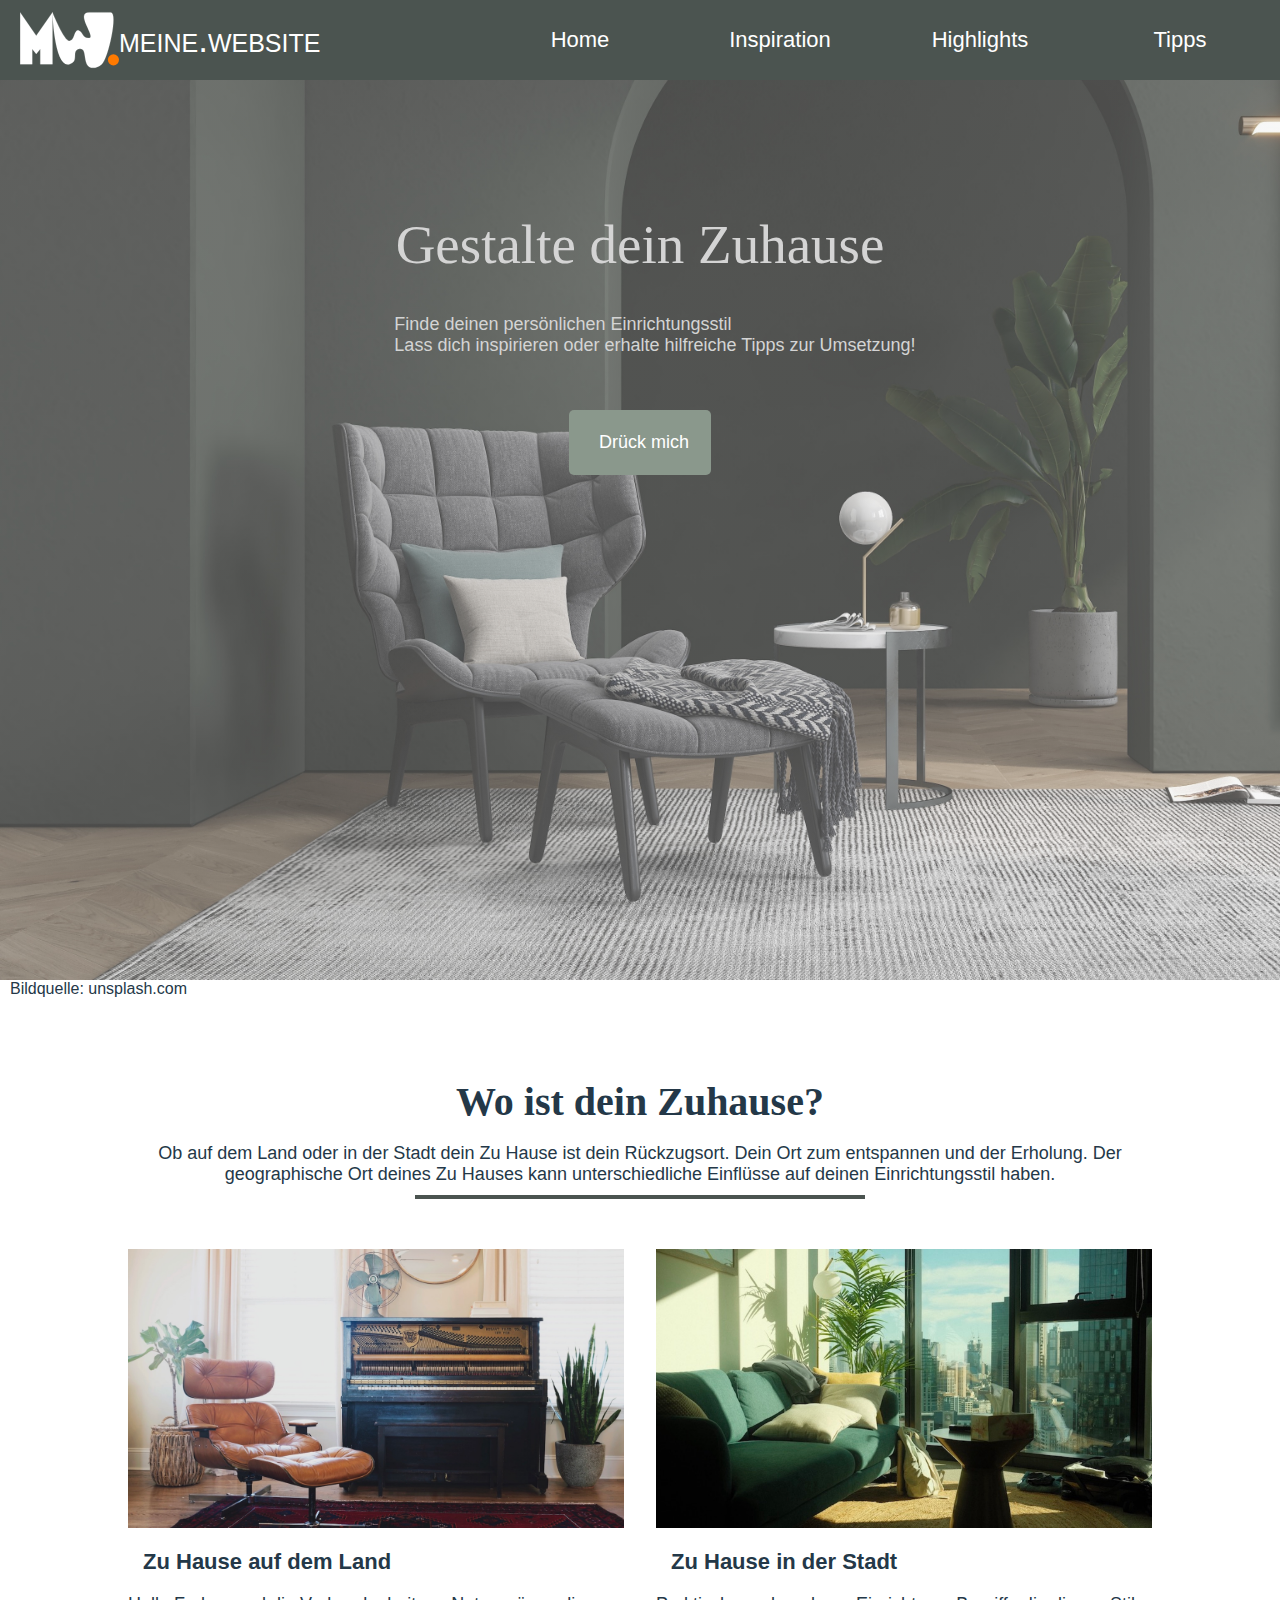
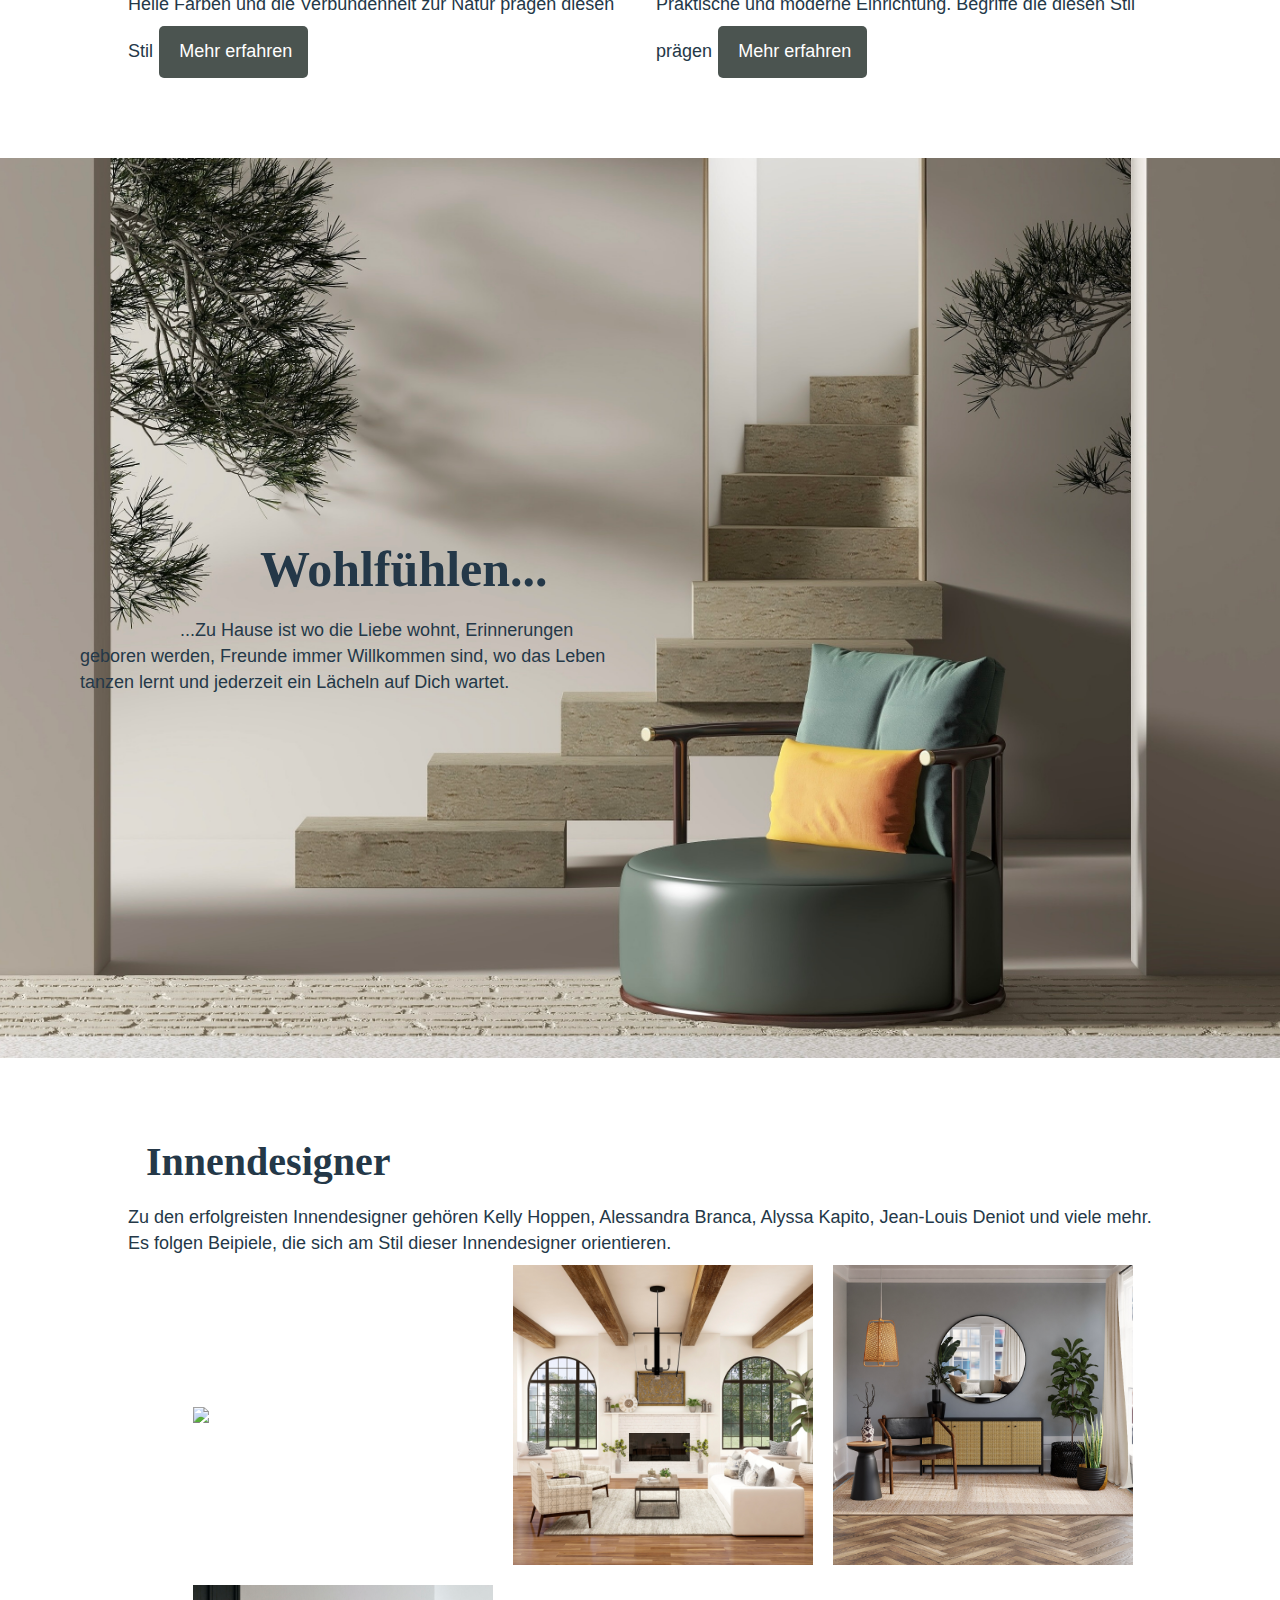
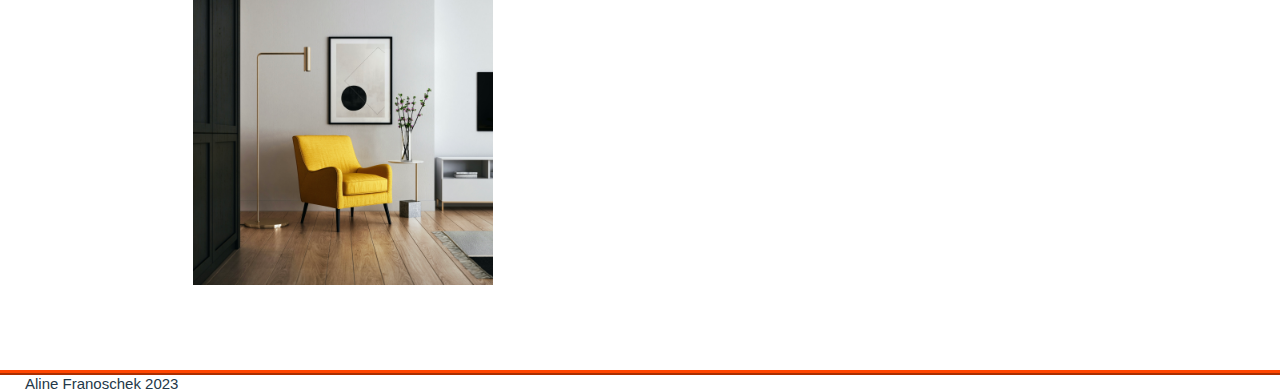
==== commit 694d8f45: "Neuer Zwischenstand" ====
--- a/index.html
+++ b/index.html
@@ -11,6 +11,7 @@
 <body>
 <!--Hier beginnt das Menü-->
     <nav>
+            <div id="logo_name">
             <svg id="logo" width="534" height="302" viewBox="0 0 534 302" fill="none" xmlns="http://www.w3.org/2000/svg">
             <path d="M1 281.435V2L87.536 127.642L175.072 2C175.072 2 237.098 155.794 266.61 155.794C296.123 155.794 291.121 92.7121 316.131 99.4895C341.141 106.267 335.639 144.846 373.655 140.154C411.671 135.462 294.122 2 373.655 2H489.203C530.72 2 475.197 252.24 441.183 281.435C407.169 310.63 371.532 304.217 360.65 281.435C344.212 247.024 357.106 188.063 316.131 199.586C275.156 211.109 321.44 266.967 266.61 281.435C184.82 303.017 175.072 2 175.072 2V281.435H109.545V199.586L87.536 226.174L66.027 199.586V281.435H1Z" fill="url(#paint0_linear_111_13)"/>
             <path d="M175.072 2L87.536 127.642L1 2V281.435H66.027V199.586L87.536 226.174L109.545 199.586V281.435H175.072V2ZM175.072 2C175.072 2 184.82 303.017 266.61 281.435C321.44 266.967 275.156 211.109 316.131 199.586C357.106 188.063 344.212 247.024 360.65 281.435C371.532 304.217 407.169 310.63 441.183 281.435C475.197 252.24 530.72 2 489.203 2C447.686 2 453.188 2 373.655 2C294.122 2 411.671 135.462 373.655 140.154C335.639 144.846 341.141 106.267 316.131 99.4895C291.121 92.7121 296.123 155.794 266.61 155.794C237.098 155.794 175.072 2 175.072 2Z" stroke="white"/>
@@ -22,7 +23,8 @@
             </linearGradient>
             </defs>
             </svg>
-            <a id="name" href="#">meine.website</a>
+            <a  id="name" href="#">meine.website</a>
+            </div>
             <input type="checkbox" id="toggle-button">
             <label for="toggle-button" class="toggle-button">
                 <span class="bar"></span>
@@ -84,7 +86,7 @@
                 <img class="image-frames" src="./Images/image-city.jpg">
                 </picture>
                 <h4>Zu Hause in der Stadt</h4>
-                <p1>Praktisch, Modern und strukturiert...</p1>
+                <p1>Praktische und moderne Einrichtung. Begriffe die diesen Stil prägen</p1>
                 <button>Mehr erfahren</button>
             </div>
         </div>
@@ -114,7 +116,7 @@
             </dic>
        </section>
 <!--Footer-->
-<footer class="footer">
+<footer id="footer">
     Aline Franoschek 2023
 </footer>
 </body>
--- a/home.css
+++ b/home.css
@@ -5,10 +5,10 @@
     --text-color: #ffffff;
 }
 .color_mode{
-    --background-color:#4b4b4b;
-    --darker-background-color:#373737;
-    --accent-color:#f06e0a;
-    --text-color:#ffffff;
+    --background-color:#eca832;
+    --darker-background-color:#20201f;
+    --accent-color:#df4cac;
+    --text-color:#ededed;
 }
 *{
     margin: 0;
@@ -16,6 +16,7 @@
     font-size: 22px;
     font-family: 'Segoe UI', Tahoma, Geneva, Verdana, sans-serif;
     color: var(--text-color);
+    box-sizing: border-box;
 }
 
 h2{
@@ -31,7 +32,7 @@
 }
 p{
     font-size: 16px;
-    color: #4b5450;
+    color: var(--darker-background-color);
     padding-left: 10px;
 }
 p1{
@@ -49,13 +50,19 @@
     background: var(--background-color);
     display: flex;
     align-items: center;
+    justify-content: space-between;
+}
+#logo_name{
+    height: 80px;
+    background-color: var(--background-color);
+    display: flex;
+    align-items: center;
 }
 nav #logo{
     margin-left: 20px;
     width: 4.5rem;  
 }
 nav #name{
-    margin-left: 20px;
     font-family: Arial, Helvetica, sans-serif;
     font-size: 35px;
     font-variant:small-caps;
@@ -207,7 +214,6 @@
 }
 .box{
     width: 50%;
-    display: flex;
     flex-direction: column;
     align-items: center;
 }
@@ -270,7 +276,7 @@
     width: 300px;
     margin: 10px;
 }
-.footer{
+#footer{
     font-size: 15px;
     color: var(--darker-background-color);
     margin-bottom: 55px;
@@ -278,7 +284,6 @@
     padding-left: 25px;
     outline: thick ridge orangered;
 }
-
 @media(max-width: 1080px){
     .toggle-button{
         display: flex;
@@ -305,13 +310,6 @@
     .navbar{
         display: flex;
     }
-    header .container{
-        justify-content:center;
-    }
-    #header-container{
-        max-width: 400px;
-        align-items: flex-start;
-    }
     #header-container h1{
         text-align: center;
         width: 100%;
@@ -327,14 +325,6 @@
     .image-frames{
         display:grid;
         grid-template-columns: repeat(auto-fit, minmax(1080px,1fr));
-        min-width: 30px; 
-        text-align: left;
-    }
-    .image-frames2{
-        display:grid;
-        grid-template-columns: repeat(auto-fit, minmax(1080px,1fr));
-        min-width: 30px; 
-        text-align: left;
     }
     #banner{
         display:grid;
@@ -370,4 +360,10 @@
     #banner-content p1{
         font-size: 16px;
     }
-}
+    .box img{
+        width: 85%;
+    }
+    .box p1{
+        font-size: 16px;
+    }
+}
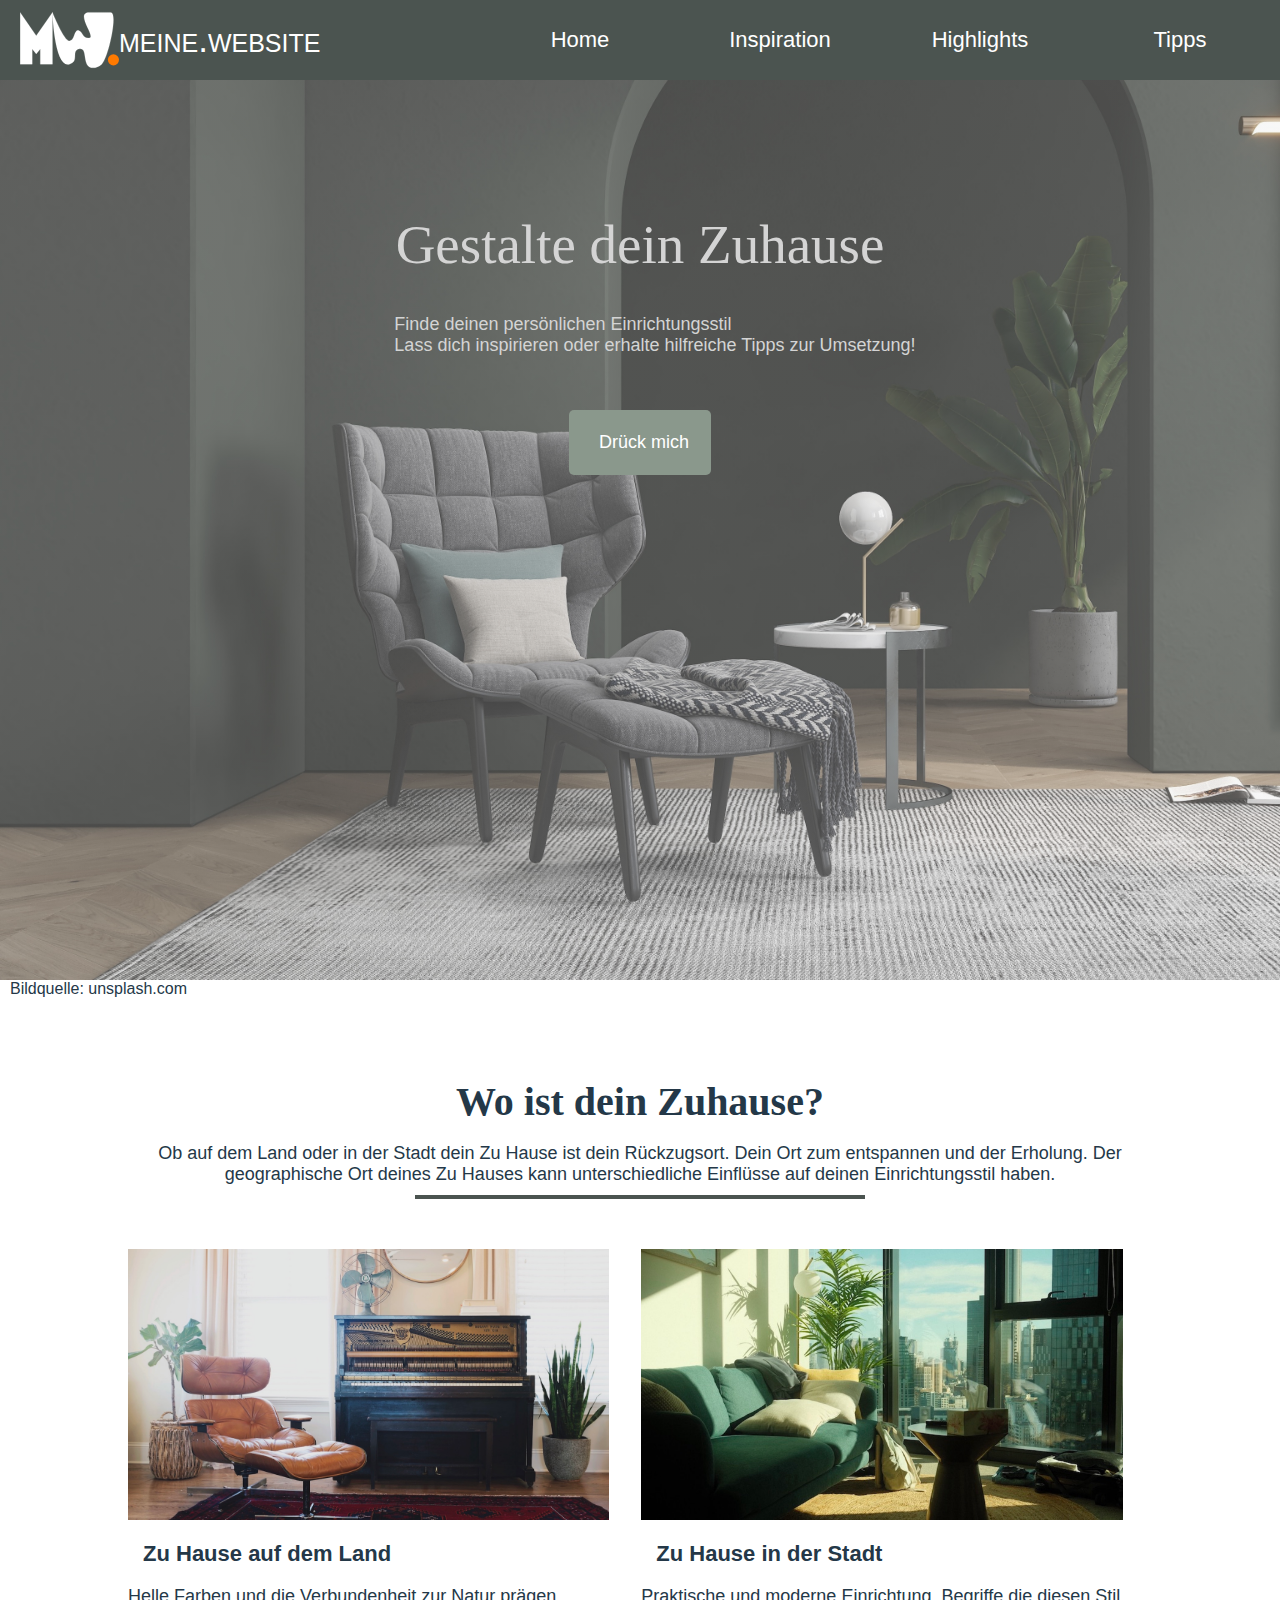
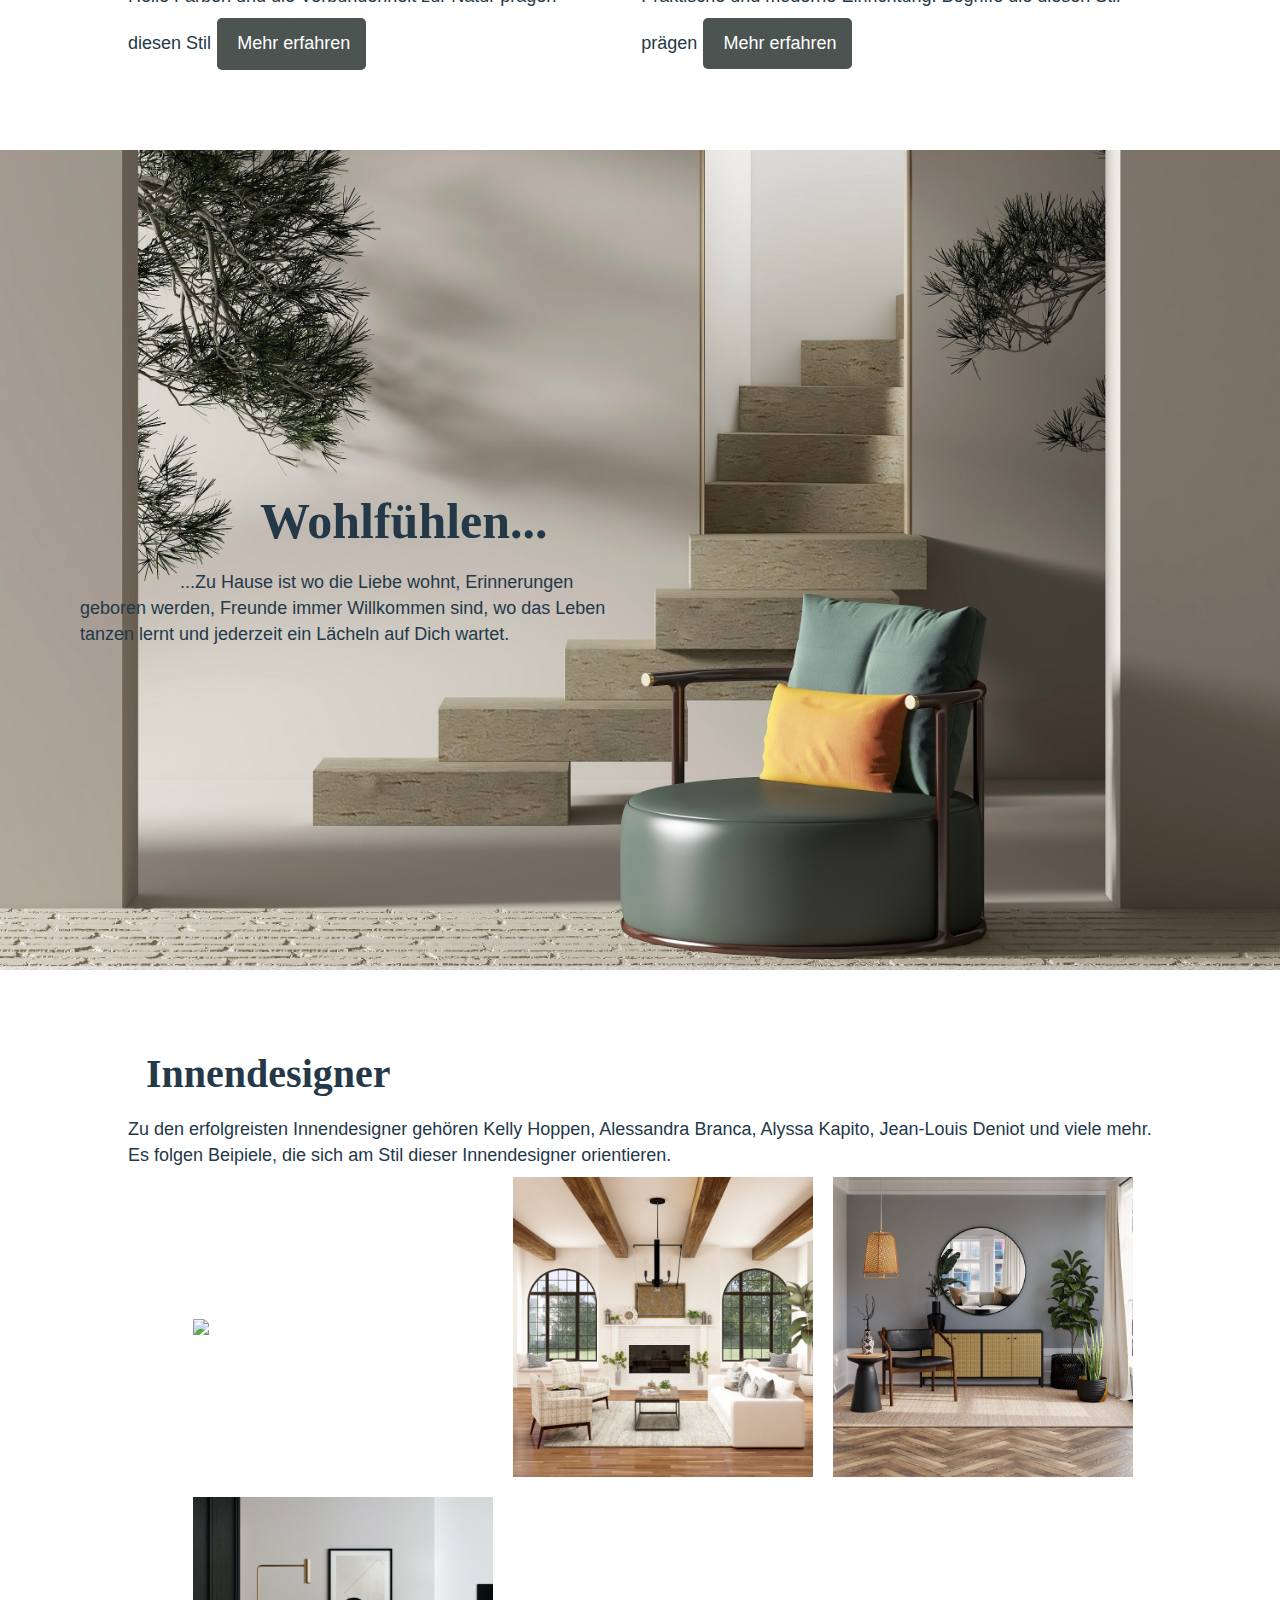
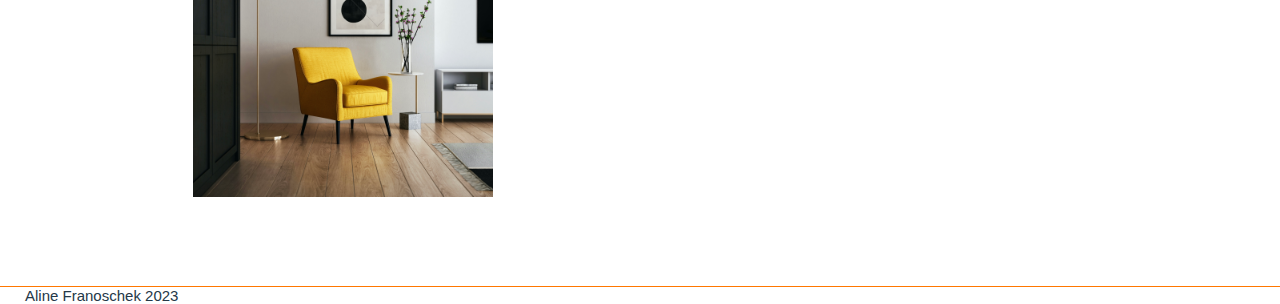
==== commit 10b4189e: "Finale Abgabe" ====
--- a/index.html
+++ b/index.html
@@ -4,8 +4,9 @@
     <meta charset="UTF-8">
     <meta http-equiv="X-UA-Compatible" content="IE=edge">
     <meta name="viewport" content="width=device-width, initial-scale=1.0">
-    <title>AlinesWebsite</title>
+    <title>Home</title>
     <link rel="stylesheet" href="home.css">
+<!--Anbindung zu JavaScript-->
     <script type="text/javascript" src="script.js" defer></script>
 </head>
 <body>
@@ -23,7 +24,7 @@
             </linearGradient>
             </defs>
             </svg>
-            <a  id="name" href="#">meine.website</a>
+            <a  id="name" href="index.html">meine.website</a>
             </div>
             <input type="checkbox" id="toggle-button">
             <label for="toggle-button" class="toggle-button">
--- a/home.css
+++ b/home.css
@@ -4,6 +4,7 @@
     --accent-color: #8a988c;
     --text-color: #ffffff;
 }
+/* Buttoneinstellungen zu JavaScript */
 .color_mode{
     --background-color:#eca832;
     --darker-background-color:#20201f;
@@ -18,7 +19,6 @@
     color: var(--text-color);
     box-sizing: border-box;
 }
-
 h2{
     font-family: Georgia, 'Times New Roman', Times, serif;
     font-size: 40px;
@@ -44,13 +44,17 @@
 }
 body{
     height: 100%;
-}
+    padding-top: 80px;
+}
+/* Menüleiste */
 nav{
     height: 80px;
     background: var(--background-color);
     display: flex;
     align-items: center;
     justify-content: space-between;
+    position: fixed;
+    top:0;right:0;left:0;
 }
 #logo_name{
     height: 80px;
@@ -95,7 +99,7 @@
 nav input[type="checkbox"]{
     display: none;
 }
-
+/* Hamburger-Menü bei der mobilen Version */
 .toggle-button{
     width: 30px;
     height: 23px;
@@ -112,13 +116,13 @@
     background: var(--text-color);
     border-radius: 100px;
 }
+/* Header Bild mit animiertem Text */
 header{
     width: 100%;
     height: 100vh;
     background-image: linear-gradient(rgba(232, 232, 232, 0.3),rgba(228, 228, 228, 0.3)), url(./Images/header.jpg);
     background-repeat: no-repeat;
     background-size: cover;
-
 }
 header #container{
     height: 80%;
@@ -191,6 +195,7 @@
 #header-container button:hover{
     background-color: var(--background-color);
 }
+/* Beginn Body */
 section{
     width: 80%;
     margin: 80px auto;
@@ -206,6 +211,7 @@
     background: var(--background-color);
     margin: 10px auto;
 }
+/* Container mit Bildern zu Land und Stadt */
 #row{
     display: flex;
     align-items: center;
@@ -213,7 +219,7 @@
     gap: 32px; 
 }
 .box{
-    width: 50%;
+    width: 47%;
     flex-direction: column;
     align-items: center;
 }
@@ -239,6 +245,7 @@
 .box button:hover{
     background-color: var(--accent-color);
 }
+/* Banner mit Text "Wohlfühlen" */
 #banner{
     width: 100%;
     height: 100%;
@@ -262,6 +269,7 @@
     margin-left: 100px;
     text-align: center;
 }
+/* Text und Bilder zu Innendesigner */
 .designer .row .box{
     width: 100%;
 }
@@ -282,7 +290,41 @@
     margin-bottom: 55px;
     margin-top: 55px;
     padding-left: 25px;
-    outline: thick ridge orangered;
+    outline: thin ridge rgb(255, 119, 0);
+}
+@media(max-width: 800px){
+    #banner-content h2{
+        margin-left: 20px;
+    }
+    #banner-content p1{
+        font-size: 16px;
+    }
+    .box img{
+        width: 85%;
+    }
+    .box p1{
+        font-size: 16px;
+    }
+    header{
+        background-size: 100%;
+        height: 50%;
+    }
+    #header-container h1{
+        text-align: center;
+        width: 100%;
+        font-size: 45px;
+        margin-top: 60px;
+    }
+    #header-container p{
+        text-align: center;
+        font-size: 16px;
+        margin-top: 1px;
+    }
+    #header-container button{
+        padding: 0.7rem;
+        font-size: 14px;
+        margin-top: 1px;
+    }
 }
 @media(max-width: 1080px){
     .toggle-button{
@@ -310,18 +352,6 @@
     .navbar{
         display: flex;
     }
-    #header-container h1{
-        text-align: center;
-        width: 100%;
-        font-size: 35px;
-    }
-    #header-container p{
-        text-align: center;
-    }
-    #header-container button{
-        padding-left: 20px;
-        margin-left: 80px;
-    }
     .image-frames{
         display:grid;
         grid-template-columns: repeat(auto-fit, minmax(1080px,1fr));
@@ -350,20 +380,5 @@
     .designer .image-boxes{
         display: grid;
         width: 100%;
-        
-    }
-}
-@media(max-width: 610px){
-    #banner-content h2{
-        margin-left: 20px;
-    }
-    #banner-content p1{
-        font-size: 16px;
-    }
-    .box img{
-        width: 85%;
-    }
-    .box p1{
-        font-size: 16px;
-    }
-}
+    }
+}
